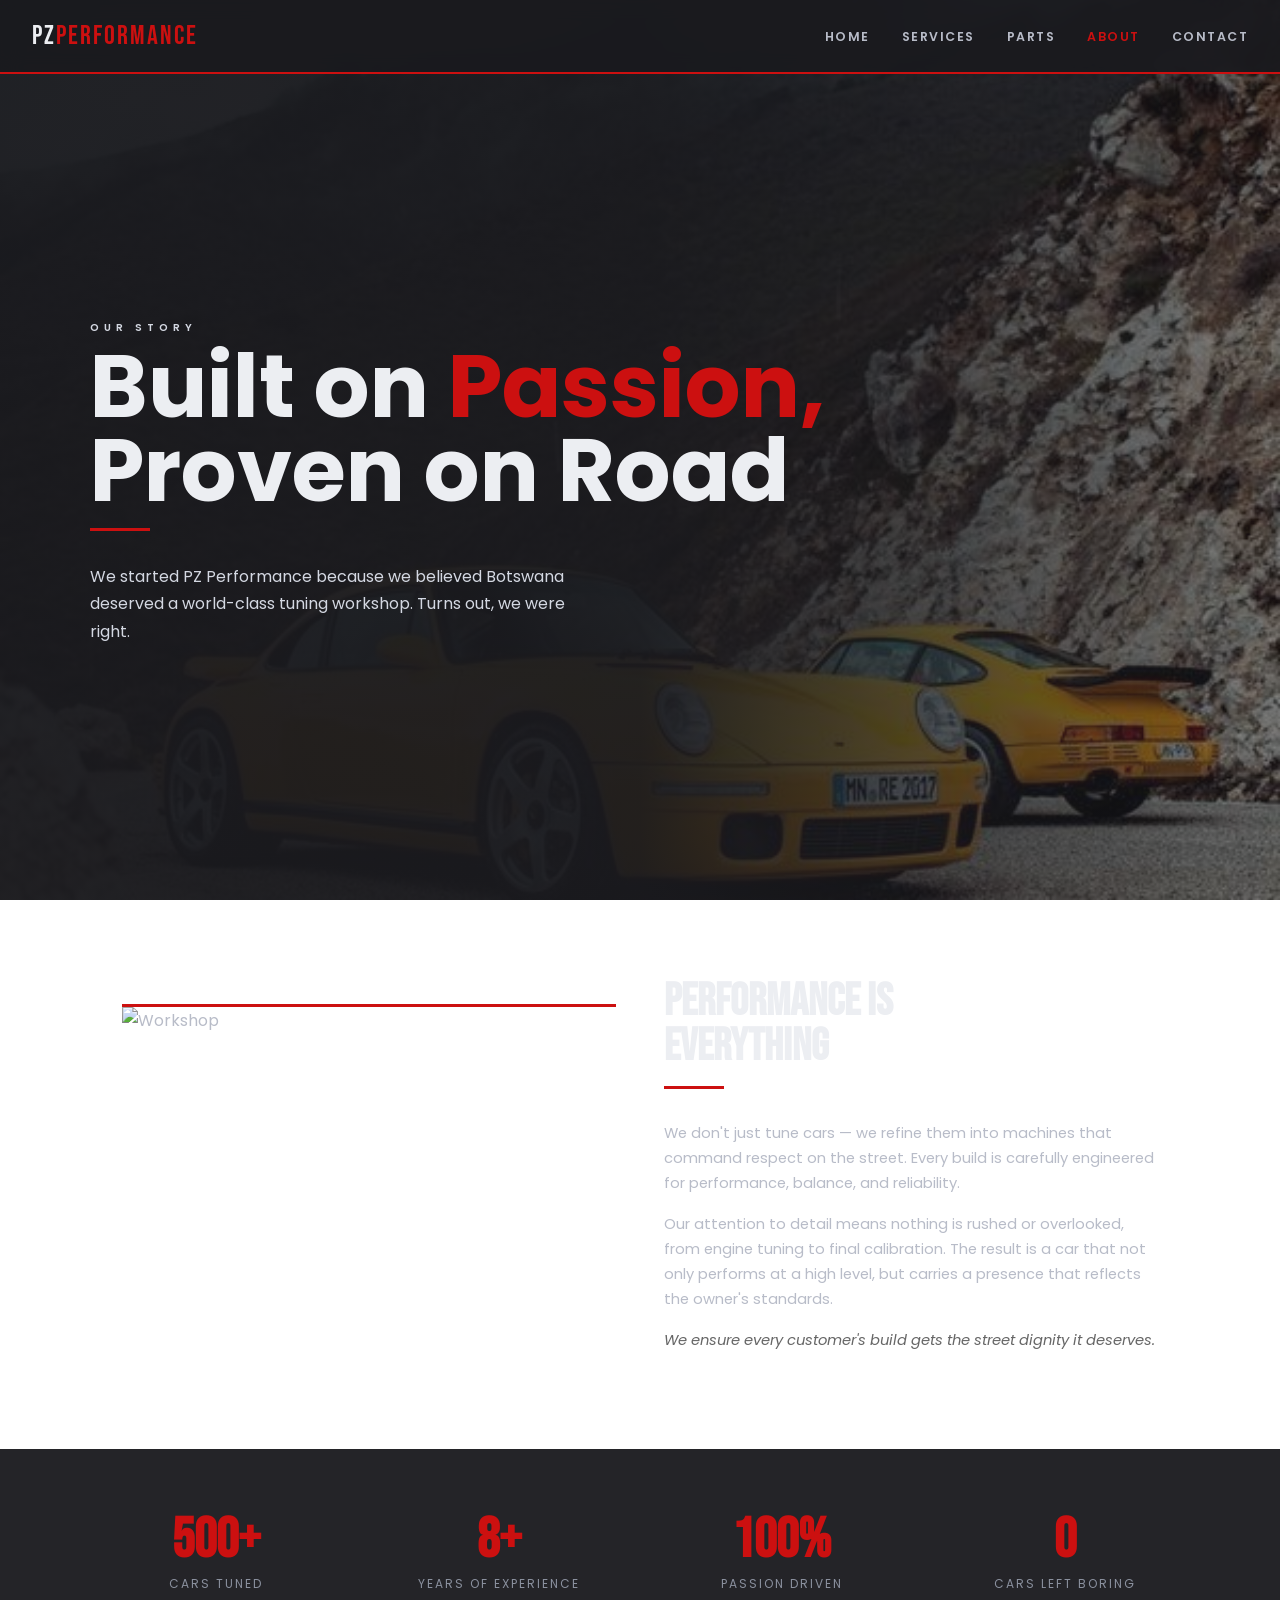
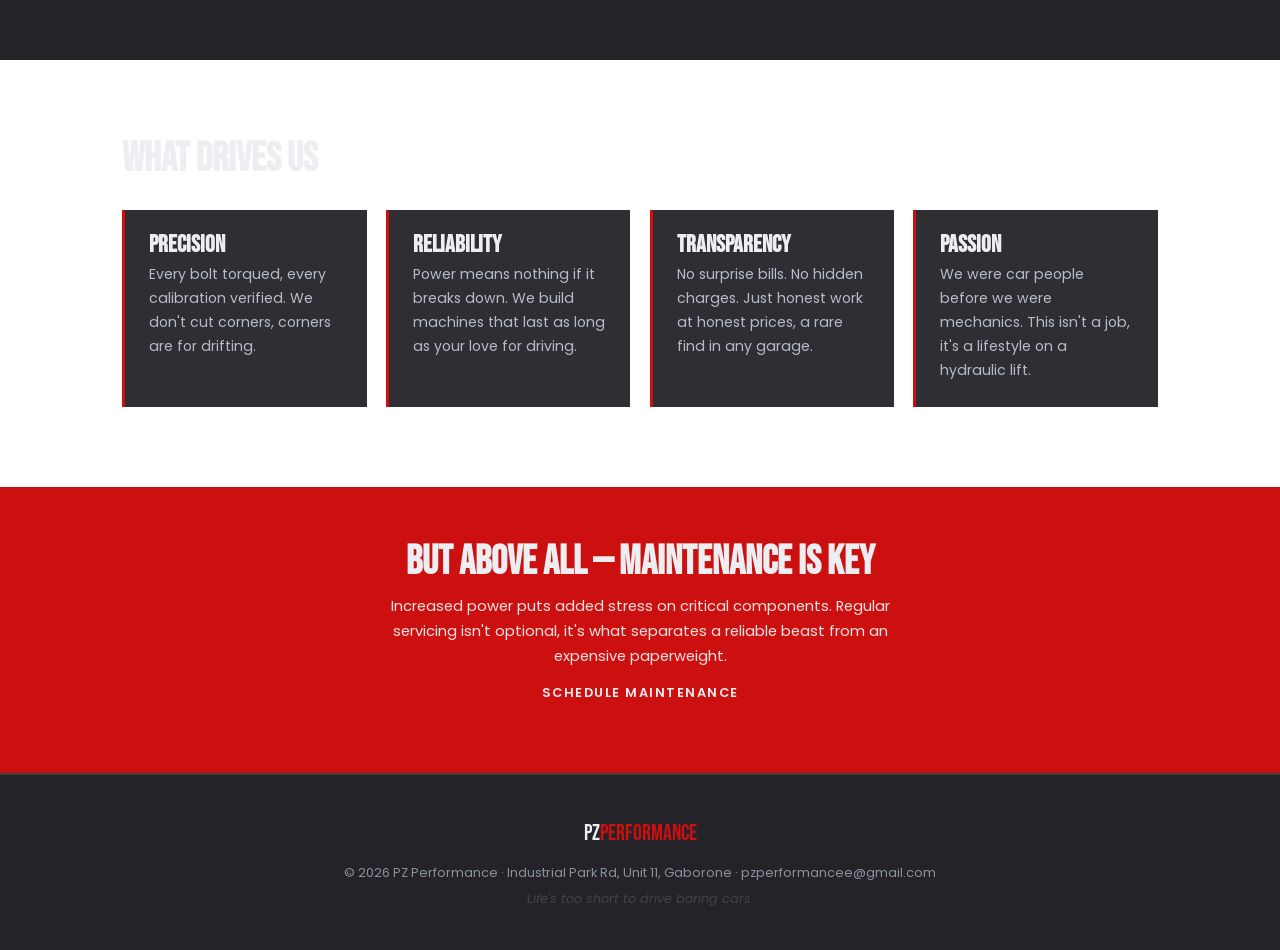
==== about.html @ 3bec8856 "Add Home link to navigation in about.html" ====
<!DOCTYPE html>
<html lang="en">
<head>
<meta charset="UTF-8">
<meta name="viewport" content="width=device-width, initial-scale=1.0">
<title>About Us – PZ Performance</title>
<link href="https://fonts.googleapis.com/css2?family=Bebas+Neue&family=Poppins:ital,wght@0,400;0,600;0,700;1,400&display=swap" rel="stylesheet">
<link rel="stylesheet" href="style.css">
</head>
<body>

<nav>
  <a href="index.html" class="logo">PZ<span>Performance</span></a>
  <ul>
    <li><a href="index.html">Home</a></li> 
    <li><a href="services.html">Services</a></li>
    <li><a href="parts catalogue.html">Parts</a></li>
    <li><a href="about.html" class="active">About</a></li>
    <li><a href="contact.html">Contact</a></li>
  </ul>
</nav>

<header class="about-hero">
  <article class="inner">
    <p class="section-label">Our Story</p>
    <h1>Built on <span>Passion,</span><br>Proven on Road</h1>
    <hr class="divider">
    <p style="max-width:480px;">We started PZ Performance because we believed Botswana deserved a world-class tuning workshop. Turns out, we were right. </p>
  </article>
</header>

<!-- STORY -->
<section class="story">
  <!--  PERSONALISE: Replace with a real photo of your workshop or founder -->
  <img src="https://images.unsplash.com/photo-1487754180451-c456f719a1fc?w=600" alt="Workshop">
  <article>
    <h2>Performance is<br>Everything</h2>
    <hr class="divider">
    <p>We don't just tune cars — we refine them into machines that command respect on the street. Every build is carefully engineered for performance, balance, and reliability.</p>
    <p>Our attention to detail means nothing is rushed or overlooked, from engine tuning to final calibration. The result is a car that not only performs at a high level, but carries a presence that reflects the owner's standards.</p>
    <!--  PERSONALISE: Add your founding story, year established, etc. -->
    <p style="font-style:italic;color:#666;">We ensure every customer's build gets the street dignity it deserves.</p>
  </article>
</section>

<!-- STATS -->
<!--  PERSONALISE: Update these numbers with real figures -->
<aside class="stats">
  <section class="stats-inner">
    <article class="stat">
      <strong>500+</strong>
      <span>Cars Tuned</span>
    </article>
    <article class="stat">
      <strong>8+</strong>
      <span>Years of Experience</span>
    </article>
    <article class="stat">
      <strong>100%</strong>
      <span>Passion Driven</span>
    </article>
    <article class="stat">
      <strong>0</strong>
      <span>Cars left Boring</span>
    </article>
  </section>
</aside>


<section class="values">
  <h2>What Drives Us</h2>
  <article class="val-grid">
    <figure class="val-card">
      <h3>Precision</h3>
      <p>Every bolt torqued, every calibration verified. We don't cut corners, corners are for drifting.</p>
    </figure>
    <figure class="val-card">
      <h3>Reliability</h3>
      <p>Power means nothing if it breaks down. We build machines that last as long as your love for driving.</p>
    </figure>
    <figure class="val-card">
      <h3>Transparency</h3>
      <p>No surprise bills. No hidden charges. Just honest work at honest prices, a rare find in any garage.</p>
    </figure>
    <figure class="val-card">
      <h3>Passion</h3>
      <p>We were car people before we were mechanics. This isn't a job, it's a lifestyle on a hydraulic lift.</p>
    </figure>
  </article>
</section>


<aside class="maint-band">
  <h2>But Above All — Maintenance is Key</h2>
  <p>Increased power puts added stress on critical components. Regular servicing isn't optional, it's what separates a reliable beast from an expensive paperweight.</p>
  <a href="contact.html" class="btn btn-wht">Schedule Maintenance</a>
</aside>

<footer>
  <a href="index.html" class="logo">PZ<span>Performance</span></a>
  <p>© 2026 PZ Performance · Industrial Park Rd, Unit 11, Gaborone · pzperformancee@gmail.com</p>
  <p style="margin-top:.3rem;color:#444;font-style:italic;">Life's too short to drive boring cars.</p>
</footer>

</body>
</html>
---- style.css ----
:root {
  --red:          #cc1010;
  --dark:         #1a1a1e;        /* carbon base */
  --mid:          #242428;        /* mid carbon */
  --card:         #2e2e33;        /* silver-grey card surface */
  --border:       #3d3d44;        /* subtle border between elements */
  --text:         #b8bcc8;        /* silver body text */
  --text-light:   #d4d8e2;        /* lighter silver for emphasis */
  --white:        #eceef2;        /* off-white / light silver */
  --silver:       #8a909e;        /* muted silver for labels */
  --font-display: 'Bebas Neue', sans-serif;
  --font-body:    'Poppins', sans-serif;
}


*, *::before, *::after {
  box-sizing: border-box;
  margin: 0;
  padding: 0;
}

html { scroll-behavior: smooth; }

body {
  "background- transparent"
  background:  var(--dark);
  color:       var(--text);
  font-family: var(--font-body);
  font-size:   1rem;
  line-height: 1.7;
}


nav {
  position:        fixed;
  top:             0;
  left:            0;
  width:           100%;
  z-index:         100;
  background:      rgba(26, 26, 30, 0.94);
  backdrop-filter: blur(10px);
  border-bottom:   2px solid var(--red);
  display:         flex;
  align-items:     center;
  justify-content: space-between;
  padding:         0.8rem 2rem;
}

nav a.logo {
  font-family:     var(--font-display);
  font-size:       1.7rem;
  color:           var(--white);
  text-decoration: none;
  letter-spacing:  2px;
}

nav a.logo span { color: var(--red); }

nav ul {
  list-style: none;
  display:    flex;
  gap:        2rem;
}

nav ul a {
  color:           var(--text);
  text-decoration: none;
  font-weight:     600;
  font-size:       0.78rem;
  letter-spacing:  1.5px;
  text-transform:  uppercase;
  transition:      color 0.2s;
  font-family:     var(--font-body);
}

nav ul a:hover,
nav ul a.active { color: var(--red); }

.section-label {
  font-family:    babas neue(--font-body);
  font-size:      0.65rem;
  font-weight:    600;
  letter-spacing: 5px;
  text-transform: uppercase;
  color:          var(--red);
  margin-bottom:  0.5rem;
}

h1, h2, h3 {
  font-family: babas neue(--font-display);
  color:       var(--white);
  line-height: 0.95;
}

h1      { font-size: clamp(2.8rem, 7vw, 5.5rem); margin-bottom: 1rem; }
h2      { font-size: clamp(2rem, 4vw, 3rem); }
h3      { font-size: 1.6rem; margin-bottom: 0.5rem; }
h1 span { color: var(--red); }


p, li, blockquote, td, label, input, select, textarea, small {
  font-family: var(--font-body);
}

.divider {
  width:      60px;
  height:     3px;
  background: var(--red);
  margin:     1rem 0 2rem;
  border:     none;
}


.btn {
  display:         inline-block;
  background:      var(--red);
  color:           var(--white);
  padding:         0.85rem 2.2rem;
  text-decoration: none;
  font-family:     var(--font-body);
  font-weight:     600;
  letter-spacing:  1.5px;
  text-transform:  uppercase;
  font-size:       0.8rem;
  border:          none;
  cursor:          pointer;
  width:           100%;
  transition:      background 0.2s, transform 0.15s;
}

.btn:hover {
  background: #e01515;
  transform:  translateY(-2px);
}

.btn-outline {
  background:  transparent;
  border:      2px solid var(--red);
  color:       var(--red);
  margin-left: 1rem;
}

.btn-outline:hover {
  background: var(--red);
  color:      var(--white);
}

.btn-white {
  background: var(--white);
  color:      var(--red);
}

.btn-white:hover { background: #d4d8e2; }


footer {
  background:  var(--mid);
  border-top:  2px solid var(--border);
  padding:     2.5rem 2rem;
  text-align:  center;
}

footer a.logo {
  font-family:     var(--font-display);
  font-size:       1.4rem;
  color:           var(--white);
  text-decoration: none;
}

footer a.logo span { color: var(--red); }

footer p {
  font-family: var(--font-body);
  color:       var(--silver);
  font-size:   0.8rem;
  margin-top:  0.5rem;
}

footer p.tagline {
  color:      #555;
  font-style: italic;
  margin-top: 0.3rem;
}

.page-hero {
  padding:   9rem 2rem 4rem;
  max-width: 1100px;
  margin:    0 auto;
}


.card {
  background:  var(--card);
  border-top:  3px solid var(--red);
  padding:     2rem;
  position:    relative;
  overflow:    hidden;
  transition:  transform 0.25s;
}

.card:hover { transform: translateY(-5px); }

.card p {
  font-size: 0.88rem;
  color:     var(--text);
}

.card-num {
  position:    absolute;
  bottom:      -10px;
  right:       10px;
  font-family: var(--font-display);
  font-size:   5rem;
  color:       rgba(204, 16, 16, 0.07);
  line-height: 1;
}


.grid-3 {
  display:               grid;
  grid-template-columns: repeat(auto-fit, minmax(260px, 1fr));
  gap:                   1.5rem;
  margin-top:            2.5rem;
}


.band {
  background: var(--mid);
  border-top: 2px solid var(--border);
  border-bottom: 2px solid var(--border);
  padding:    3rem 2rem;
  text-align: center;
}

.band p {
  font-family:    var(--font-display);
  font-size:      clamp(1.6rem, 4vw, 2.6rem);
  color:          var(--red);
  letter-spacing: 2px;
}

.band small {
  font-family: var(--font-body);
  font-size:   0.8rem;
  font-style:  italic;
  color:       var(--silver);
  display:     block;
  margin-top:  0.4rem;
}

.testi-grid {
  display:               grid;
  grid-template-columns: repeat(auto-fit, minmax(230px, 1fr));
  gap:                   1.2rem;
  margin-top:            2.5rem;
}

.testi {
  background:  var(--card);
  padding:     1.5rem;
  border-left: 3px solid var(--red);
}

.testi p {
  font-size:     0.88rem;
  font-style:    italic;
  color:         var(--text-light);
  margin-bottom: 0.8rem;
}

.testi strong {
  font-family:    var(--font-body);
  font-size:      0.75rem;
  font-weight:    600;
  letter-spacing: 1px;
  text-transform: uppercase;
  color:          var(--red);
}

/* ── SECTION WRAPPER ── */
section.content {
  padding:   5rem 2rem;
  max-width: 1100px;
  margin:    0 auto;
}


.service-row {
  display:               grid;
  grid-template-columns: 1fr 1fr;
  gap:                   2rem;
  align-items:           center;
  margin-bottom:         4rem;
  background:            var(--card);
  border-top:            3px solid var(--red);
  padding:               2.5rem;
}

/* PERSONALISE: swap image src with real workshop photos */
.service-row img {
  images/homepage png
  width:      100%;
  height:     220px;
  object-fit: cover;
}

.service-row h2 {
  font-family:   var(--font-display);
  font-size:     2.2rem;
  color:         var(--white);
  margin-bottom: 0.5rem;
}

.service-row p {
  font-size:     0.9rem;
  color:         var(--text);
  margin-bottom: 1rem;
}

.tag {
  display:        inline-block;
  background:     var(--border);
  color:          var(--text-light);
  font-family:    var(--font-body);
  font-size:      0.68rem;
  font-weight:    600;
  letter-spacing: 1.5px;
  text-transform: uppercase;
  padding:        0.3rem 0.7rem;
  margin:         0.2rem 0.2rem 0 0;
  border:         1px solid var(--silver);
}

.hours-band {
  background:    var(--mid);
  border-top:    2px solid var(--border);
  border-bottom: 2px solid var(--border);
  padding:       3rem 2rem;
  text-align:    center;
  margin:        2rem 0;
}

.hours-band h2 {
  font-family:   var(--font-display);
  color:         var(--white);
  font-size:     2.5rem;
  margin-bottom: 1.5rem;
}

.hours-grid {
  display:         flex;
  justify-content: center;
  gap:             3rem;
  flex-wrap:       wrap;
}

.hours-card { text-align: center; }

.hours-card strong {
  font-family:  var(--font-display);
  font-size:    1.8rem;
  color:        var(--red);
  display:      block;
}

.hours-card span {
  font-family:    var(--font-body);
  font-size:      0.8rem;
  color:          var(--silver);
  text-transform: uppercase;
  letter-spacing: 1px;
}

.cta-center {
  text-align: center;
  padding:    3rem 2rem;
}

.cta-center h2 {
  font-family:   var(--font-display);
  color:         var(--white);
  font-size:     2.5rem;
  margin-bottom: 1rem;
}

.cta-center p {
  max-width:     460px;
  margin:        0 auto 2rem;
  font-size:     0.9rem;
  color:         var(--text);
}


.filter-bar {
  max-width:  1100px;
  margin:     0 auto;
  padding:    0 2rem 2rem;
  display:    flex;
  flex-wrap:  wrap;
  gap:        0.6rem;
}

.filter-btn {
  background:     var(--card);
  border:         1px solid var(--border);
  color:          var(--text);
  padding:        0.45rem 1.1rem;
  font-family:    var(--font-body);
  font-size:      0.75rem;
  font-weight:    600;
  letter-spacing: 1px;
  text-transform: uppercase;
  cursor:         pointer;
  transition:     all 0.2s;
}

.filter-btn.active,
.filter-btn:hover {
  background:   var(--red);
  border-color: var(--red);
  color:        var(--white);
}

.products {
  max-width:             1100px;
  margin:                0 auto;
  padding:               0 2rem 4rem;
  display:               grid;
  grid-template-columns: repeat(auto-fill, minmax(240px, 1fr));
  gap:                   1.4rem;
}

.product-card {
  background:  var(--card);
  border-top:  3px solid transparent;
  transition:  border-color 0.2s, transform 0.2s;
  cursor:      pointer;
}

.product-card:hover {
  border-color: var(--red);
  transform:    translateY(-4px);
}

.product-card img {
  width:      100%;
  height:     180px;
  object-fit: cover;
  display:    block;
}

.product-info { padding: 1.1rem; }

.product-info small {
  font-family:    var(--font-body);
  font-size:      0.65rem;
  font-weight:    600;
  letter-spacing: 2px;
  text-transform: uppercase;
  color:          var(--red);
}

.product-info h3 {
  font-family:   var(--font-display);
  font-size:     1.3rem;
  color:         var(--white);
  margin:        0.2rem 0 0.4rem;
  line-height:   1.1;
}

.price-row {
  display:     flex;
  align-items: center;
  gap:         0.8rem;
  margin-top:  0.5rem;
}

.price-old {
  text-decoration: line-through;
  color:           var(--silver);
  font-size:       0.85rem;
  font-family:     var(--font-body);
}

.price-new {
  color:       var(--red);
  font-family: var(--font-body);
  font-weight: 700;
  font-size:   1.1rem;
}

.cart-band {
  background:  var(--mid);
  border-top:  2px solid var(--border);
  padding:     2.5rem 2rem;
  max-width:   1100px;
  margin:      0 auto 4rem;
}

.cart-band h2 {
  font-family:   var(--font-display);
  font-size:     2rem;
  color:         var(--white);
  margin-bottom: 1.2rem;
}

.cart-band p {
  font-size:  0.85rem;
  color:      var(--silver);
  font-style: italic;
  margin:     0.8rem 0 1rem;
}

.cart-line {
  display:         flex;
  justify-content: space-between;
  align-items:     center;
  padding:         0.6rem 0;
  border-bottom:   1px solid var(--border);
  font-family:     var(--font-body);
  font-size:       0.9rem;
}

.cart-total {
  font-family: var(--font-display);
  font-size:   1.8rem;
  color:       var(--red);
}

.pay-options {
  display:    flex;
  gap:        1rem;
  flex-wrap:  wrap;
  margin-top: 1.5rem;
}

.pay-pill {
  background:     var(--card);
  padding:        0.5rem 1.2rem;
  font-family:    var(--font-body);
  font-size:      0.72rem;
  font-weight:    600;
  letter-spacing: 1.5px;
  text-transform: uppercase;
  border:         1px solid var(--border);
  color:          var(--text-light);
}

/* ============================================================
   ABOUT PAGE
   ============================================================ */

/* PERSONALISE: swap the about-hero background URL with a real photo */
.about-hero {
  position: relative;
  height: 100vh;
  overflow: hidden;

  display: flex;
  align-items: center;
  padding-left: 7%;
  color: white;
}


.about-hero {
  min-height: 60vh;
  display: flex;
  flex-direction: column;
  justify-content: center;
  align-items: flex-start;
  padding: 8rem 2rem 4rem;

  background:
    linear-gradient(to right, rgba(26,26,30,0.96) 50%, rgba(26,26,30,0.5)),
    url('images/Media.jpg') center / cover no-repeat;

  background-attachment: fixed;
}
.about-hero .inner {
  max-width: 1100px;
  margin:    0 auto;
  width:     100%;
}

.about-hero p {
  font-family: var(--font-body);
  max-width:   480px;
  color:       var(--text-light);
}

.story {
  max-width:             1100px;
  margin:                0 auto;
  padding:               5rem 2rem;
  display:               grid;
  grid-template-columns: 1fr 1fr;
  gap:                   3rem;
  align-items:           center;
}

/* PERSONALISE: swap with a real photo of your team or workshop */
.story img {
  
  width:      100%;
  height:     340px;
  object-fit: cover;
  border-top: 3px solid var(--red);
}

.story h2 {
  font-family:   var(--font-display);
  font-size:     2.8rem;
  color:         var(--white);
  margin-bottom: 1rem;
  line-height:   1;
}

.story p {
  color:         var(--text);
  margin-bottom: 1rem;
  font-size:     0.92rem;
}

.story p.aside-note {
  font-style: italic;
  color:      var(--silver);
}

.stats {
  background: var(--mid);
  padding:    4rem 2rem;
}

.stats-inner {
  max-width:             1100px;
  margin:                0 auto;
  display:               grid;
  grid-template-columns: repeat(auto-fit, minmax(160px, 1fr));
  gap:                   2rem;
  text-align:            center;
}

.stat strong {
  font-family:  var(--font-display);
  font-size:    3.5rem;
  color:        var(--red);
  display:      block;
  line-height:  1;
}

.stat span {
  font-family:    var(--font-body);
  font-size:      0.75rem;
  text-transform: uppercase;
  letter-spacing: 2px;
  color:          var(--silver);
}



.values {
  max-width: 1100px;
  margin:    0 auto;
  padding:   5rem 2rem;
}

.values h2 {
  font-family:   var(--font-display);
  font-size:     2.5rem;
  color:         var(--white);
  margin-bottom: 2rem;
}

.val-grid {
  display:               grid;
  grid-template-columns: repeat(auto-fit, minmax(230px, 1fr));
  gap:                   1.2rem;
}

.val-card {
  background:  var(--card);
  border-left: 3px solid var(--red);
  padding:     1.5rem;
}

.val-card h3 {
  font-family:   var(--font-display);
  font-size:     1.5rem;
  color:         var(--white);
  margin-bottom: 0.4rem;
}

.val-card p {
  font-family: var(--font-body);
  font-size:   0.88rem;
  color:       var(--text);
}

.maint-band {
  background: var(--red);
  padding:    3.5rem 2rem;
  text-align: center;
}

.maint-band h2 {
  font-family:   var(--font-display);
  font-size:     2.5rem;
  color:         var(--white);
  margin-bottom: 0.8rem;
}

.maint-band p {
  font-family: var(--font-body);
  max-width:   560px;
  margin:      0 auto;
  font-size:   0.92rem;
  color:       rgba(255, 255, 255, 0.88);
}


.contact-wrap {
  max-width:             1100px;
  margin:                0 auto;
  padding:               0 2rem 5rem;
  display:               grid;
  grid-template-columns: 1fr 1.4fr;
  gap:                   3rem;
  align-items:           start;
}

.info-col h2 {
  font-family:   var(--font-display);
  font-size:     2rem;
  color:         var(--white);
  margin-bottom: 1.5rem;
}

.info-item {
  display:       flex;
  gap:           1rem;
  margin-bottom: 1.8rem;
  align-items:   flex-start;
}

.info-icon {
  font-family:    var(--font-body);
  font-size:      0.7rem;
  font-weight:    700;
  letter-spacing: 1px;
  text-transform: uppercase;
  color:          var(--red);
  margin-top:     0.15rem;
  min-width:      52px;
}

.info-item strong {
  display:        block;
  font-family:    var(--font-body);
  color:          var(--white);
  font-size:      0.78rem;
  font-weight:    700;
  letter-spacing: 2px;
  text-transform: uppercase;
  margin-bottom:  0.2rem;
}

.info-item p {
  color:     var(--text);
  font-size: 0.88rem;
}

.hours-table {
  width:           100%;
  border-collapse: collapse;
  margin-top:      1rem;
  font-family:     var(--font-body);
  font-size:       0.85rem;
}

.hours-table tr td {
  padding:       0.4rem 0;
  color:         var(--text);
  border-bottom: 1px solid var(--border);
}

.hours-table tr td:last-child {
  color:      var(--text-light);
  text-align: right;
}

.form-col {
  background: var(--card);
  border-top: 3px solid var(--red);
  padding:    2.5rem;
}

.form-col h2 {
  font-family:   var(--font-display);
  font-size:     2rem;
  color:         var(--white);
  margin-bottom: 0.3rem;
}

.form-col p.form-intro {
  font-family:   var(--font-body);
  color:         var(--silver);
  font-size:     0.85rem;
  margin-bottom: 1.5rem;
}

label {
  display:        block;
  font-family:    var(--font-body);
  font-size:      0.7rem;
  font-weight:    600;
  letter-spacing: 2px;
  text-transform: uppercase;
  color:          var(--silver);
  margin-bottom:  0.3rem;
  margin-top:     1.1rem;
}

input,
select,
textarea {
  display:     block;
  width:       100%;
  background:  var(--mid);
  border:      1px solid var(--border);
  color:       var(--white);
  padding:     0.7rem 1rem;
  font-family: var(--font-body);
  font-size:   0.88rem;
  outline:     none;
  transition:  border-color 0.2s;
}

input:focus,
select:focus,
textarea:focus { border-color: var(--red); }

select option { background: var(--dark); }
textarea      { resize: vertical; min-height: 100px; }

.success-msg {
  background:  rgba(204, 16, 16, 0.1);
  border:      1px solid var(--red);
  padding:     1rem;
  font-family: var(--font-body);
  color:       var(--red);
  font-size:   0.88rem;
  margin-top:  1rem;
  display:     none;
}

.review-band {
  background: var(--mid);
  border-top: 2px solid var(--border);
  padding:    4rem 2rem;
}

.review-band-inner { max-width: 1100px; margin: 0 auto; }

.review-band h2 {
  font-family:   var(--font-display);
  font-size:     2rem;
  color:         var(--white);
  margin-bottom: 0.5rem;
}

.review-band p.review-intro {
  font-family:   var(--font-body);
  color:         var(--silver);
  margin-bottom: 2rem;
  font-style:    italic;
  font-size:     0.88rem;
}

.review-form {
  background: var(--card);
  border-top: 3px solid var(--red);
  padding:    2rem;
  max-width:  560px;
}

.contact-section-header {
  max-width:  1100px;
  margin:     0 auto;
  padding:    5rem 2rem 2rem;
}

.contact-section-header h2 {
  font-family:   var(--font-display);
  font-size:     clamp(2rem, 4vw, 3rem);
  color:         var(--white);
  margin-bottom: 0.5rem;
}

.contact-section-header p {
  font-family: var(--font-body);
  color:       var(--text);
  font-size:   0.92rem;
}


.hero {
  min-height:      100vh;
  display:         flex;
  flex-direction:  column;
  justify-content: center;
  align-items:     flex-start;
  padding:         7rem 2rem 4rem;
  background:      linear-gradient(120deg, rgba(26,26,30,0.92) 50%, rgba(204,16,16,0.12)),
                   url('images/contact us index.jpg') center / cover no-repeat;
  background-attachment: fixed;
}

.hero-tag {
  font-family:    var(--font-body);
  font-size:      0.7rem;
  font-weight:    600;
  letter-spacing: 4px;
  text-transform: uppercase;
  color:          var(--red);
  margin-bottom:  0.5rem;
}

.hero h1 {
  font-family: var(--font-display);
  font-size:   clamp(3.5rem, 10vw, 8rem);
  color:       var(--white);
  line-height: 0.95;
  max-width:   700px;
}

.hero h1 span { color: var(--red); }

.hero p {
  font-family: var(--font-body);
  max-width:   480px;
  margin:      1.5rem 0 2.5rem;
  font-size:   1rem;
  color:       var(--text-light);
}



@media (max-width: 760px) {
  .contact-wrap { grid-template-columns: 1fr; }
  .story        { grid-template-columns: 1fr; }
}

@media (max-width: 640px) {
  nav ul                { gap: 1rem; }
  nav ul a              { font-size: 0.65rem; }
  .btn-outline          { margin-left: 0; margin-top: 0.8rem; }
  .hours-grid           { gap: 1.5rem; }
  .service-row          { grid-template-columns: 1fr; }
}
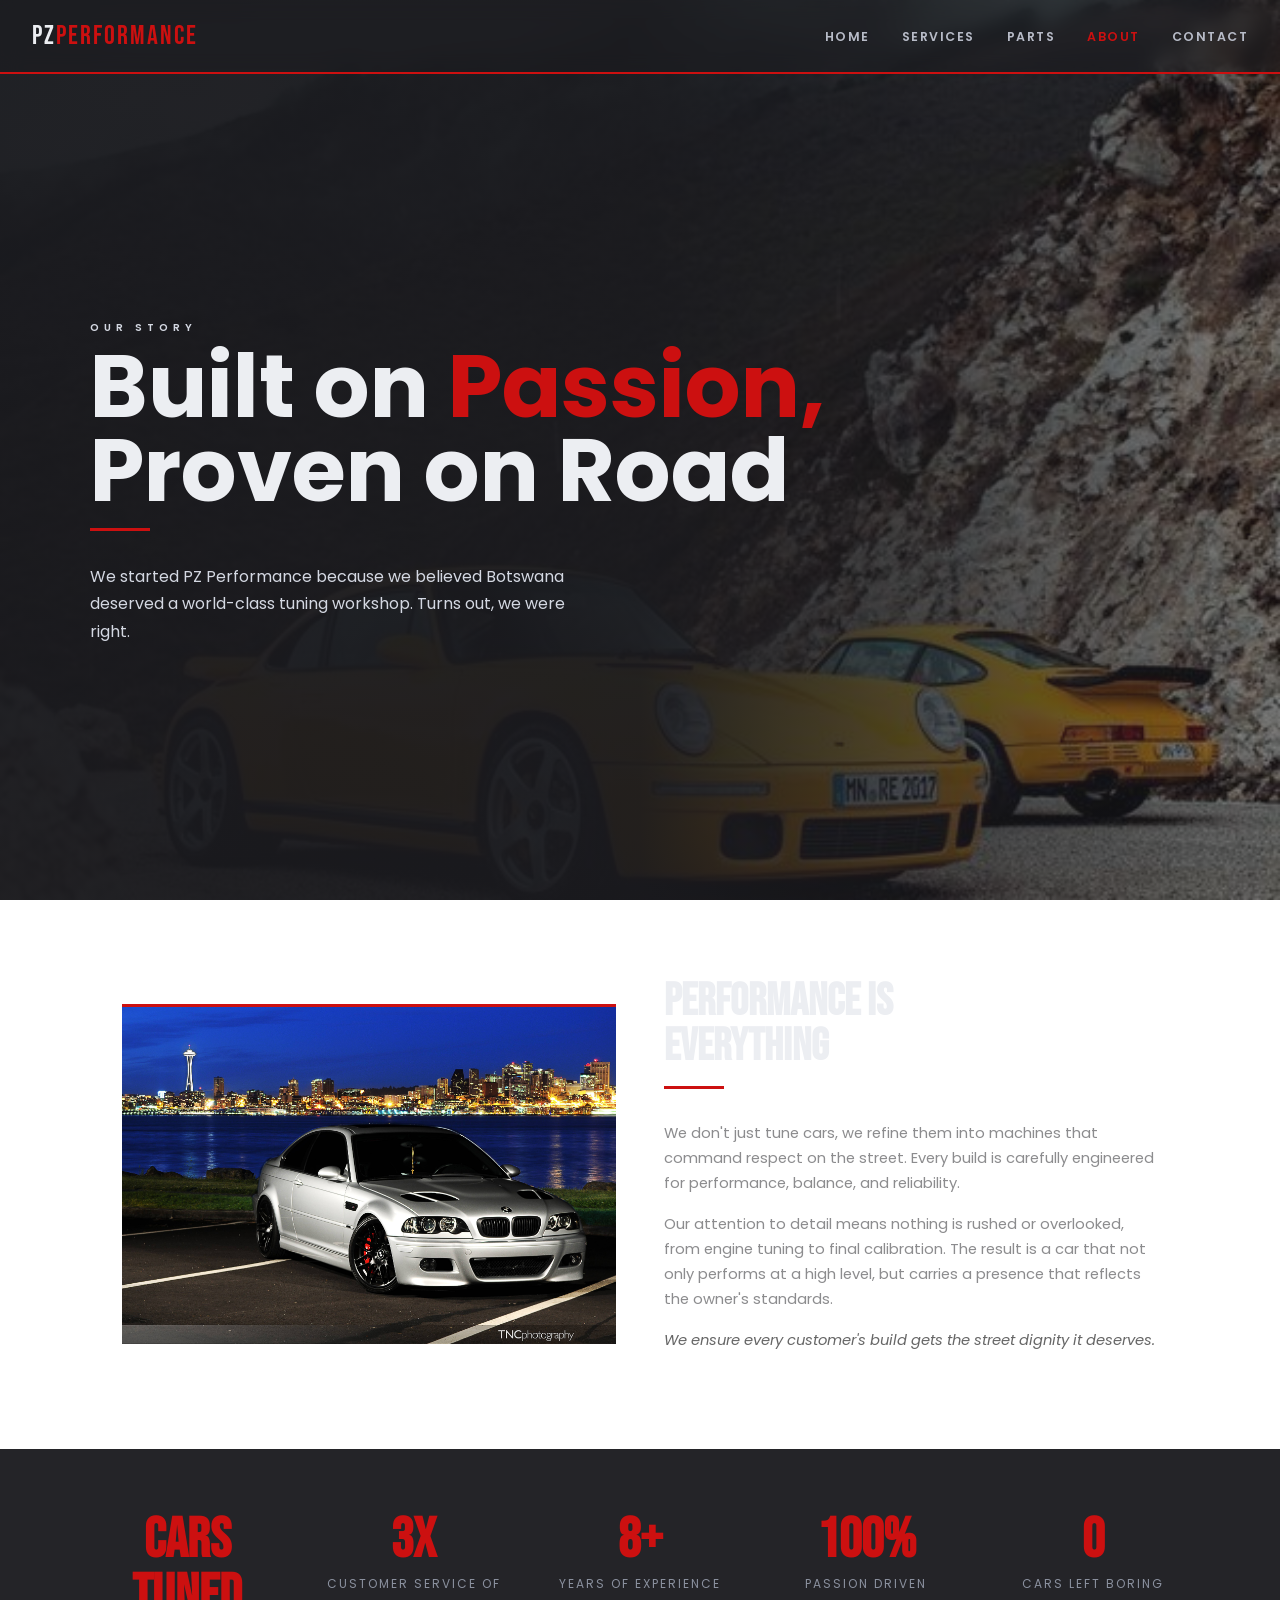
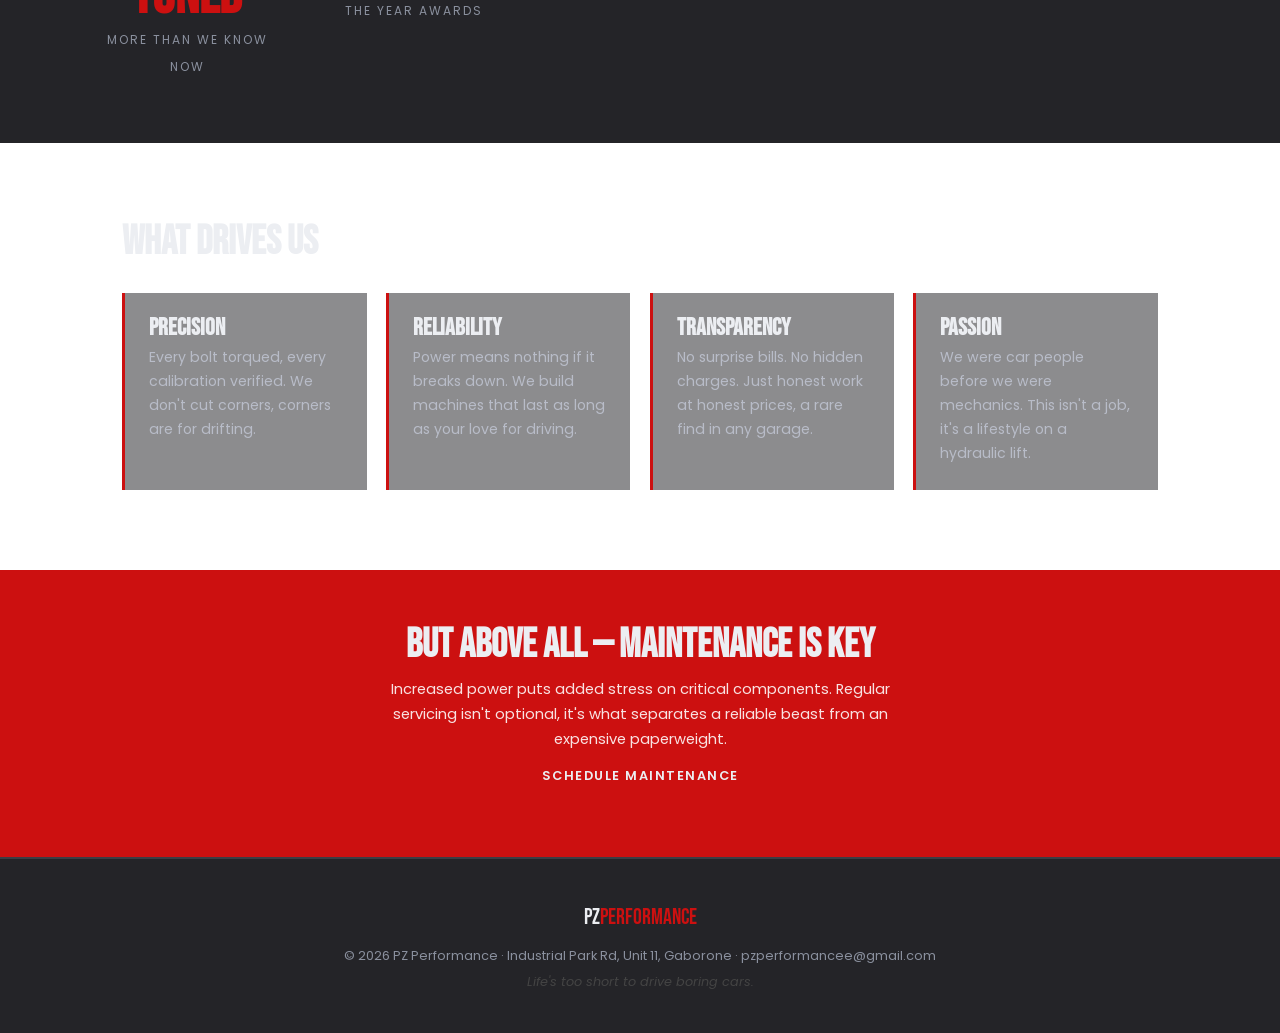
==== commit 0e1be9ae: "Update about.html" ====
--- a/about.html
+++ b/about.html
@@ -31,25 +31,28 @@
 
 <!-- STORY -->
 <section class="story">
-  <!--  PERSONALISE: Replace with a real photo of your workshop or founder -->
-  <img src="https://images.unsplash.com/photo-1487754180451-c456f719a1fc?w=600" alt="Workshop">
+
+  <img src="images/M3.jpg" alt="Workshop">
   <article>
     <h2>Performance is<br>Everything</h2>
     <hr class="divider">
-    <p>We don't just tune cars — we refine them into machines that command respect on the street. Every build is carefully engineered for performance, balance, and reliability.</p>
+    <p>We don't just tune cars, we refine them into machines that command respect on the street. Every build is carefully engineered for performance, balance, and reliability.</p>
     <p>Our attention to detail means nothing is rushed or overlooked, from engine tuning to final calibration. The result is a car that not only performs at a high level, but carries a presence that reflects the owner's standards.</p>
-    <!--  PERSONALISE: Add your founding story, year established, etc. -->
+    
     <p style="font-style:italic;color:#666;">We ensure every customer's build gets the street dignity it deserves.</p>
   </article>
 </section>
 
-<!-- STATS -->
-<!--  PERSONALISE: Update these numbers with real figures -->
+
 <aside class="stats">
   <section class="stats-inner">
     <article class="stat">
-      <strong>500+</strong>
-      <span>Cars Tuned</span>
+      <strong>Cars Tuned</strong>
+      <span>More than we know now</span>
+    </article>
+    <article class="stat">
+      <strong>3x</strong>
+      <span>Customer service of the year awards</span>
     </article>
     <article class="stat">
       <strong>8+</strong>
--- a/style.css
+++ b/style.css
@@ -22,8 +22,10 @@
 html { scroll-behavior: smooth; }
 
 body {
-  "background- transparent"
-  background:  var(--dark);
+    background:      linear-gradient(120deg, rgba(26,26,30,0.92) 50%, rgba(204,16,16,0.12)),
+                   url('images/contact us index.jpg') center / cover no-repeat;
+  background-attachment: fixed;
+  
   color:       var(--text);
   font-family: var(--font-body);
   font-size:   1rem;
@@ -37,7 +39,7 @@
   left:            0;
   width:           100%;
   z-index:         100;
-  background:      rgba(26, 26, 30, 0.94);
+  background:      rgba(26, 26, 30, 0.50);
   backdrop-filter: blur(10px);
   border-bottom:   2px solid var(--red);
   display:         flex;
@@ -190,7 +192,7 @@
 
 
 .card {
-  background:  var(--card);
+  background:  rgba(26, 26, 30, 0.50);
   border-top:  3px solid var(--red);
   padding:     2rem;
   position:    relative;
@@ -225,7 +227,7 @@
 
 
 .band {
-  background: var(--mid);
+  background: rgba(26,26,30,0.5);
   border-top: 2px solid var(--border);
   border-bottom: 2px solid var(--border);
   padding:    3rem 2rem;
@@ -256,7 +258,7 @@
 }
 
 .testi {
-  background:  var(--card);
+  background:  rgba(26, 26, 30, 0.50);
   padding:     1.5rem;
   border-left: 3px solid var(--red);
 }
@@ -277,7 +279,7 @@
   color:          var(--red);
 }
 
-/* ── SECTION WRAPPER ── */
+
 section.content {
   padding:   5rem 2rem;
   max-width: 1100px;
@@ -291,14 +293,14 @@
   gap:                   2rem;
   align-items:           center;
   margin-bottom:         4rem;
-  background:            var(--card);
+  background:            rgba(26, 26, 30, 0.50);
   border-top:            3px solid var(--red);
   padding:               2.5rem;
 }
 
-/* PERSONALISE: swap image src with real workshop photos */
+
 .service-row img {
-  images/homepage png
+  src: url('images/homepage.png'); /*come back to fix this*/
   width:      100%;
   height:     220px;
   object-fit: cover;
@@ -319,7 +321,7 @@
 
 .tag {
   display:        inline-block;
-  background:     var(--border);
+  background:     rgba(26, 26, 30, 0.50);
   color:          var(--text-light);
   font-family:    var(--font-body);
   font-size:      0.68rem;
@@ -332,7 +334,7 @@
 }
 
 .hours-band {
-  background:    var(--mid);
+  background:    rgba(26,26,30,0.5);
   border-top:    2px solid var(--border);
   border-bottom: 2px solid var(--border);
   padding:       3rem 2rem;
@@ -401,7 +403,7 @@
 }
 
 .filter-btn {
-  background:     var(--card);
+  background:     rgba(26,26,30,0.5);
   border:         1px solid var(--border);
   color:          var(--text);
   padding:        0.45rem 1.1rem;
@@ -431,7 +433,7 @@
 }
 
 .product-card {
-  background:  var(--card);
+  background:  rgba(26, 26, 30, 0.50);
   border-top:  3px solid transparent;
   transition:  border-color 0.2s, transform 0.2s;
   cursor:      pointer;
@@ -490,7 +492,7 @@
 }
 
 .cart-band {
-  background:  var(--mid);
+  background:  rgba(26, 26, 30, 0.50);
   border-top:  2px solid var(--border);
   padding:     2.5rem 2rem;
   max-width:   1100px;
@@ -535,7 +537,7 @@
 }
 
 .pay-pill {
-  background:     var(--card);
+  background:     rgba(26, 26, 30, 0.50);
   padding:        0.5rem 1.2rem;
   font-family:    var(--font-body);
   font-size:      0.72rem;
@@ -617,7 +619,7 @@
 }
 
 .story p {
-  color:         var(--text);
+  color:         rgba(26, 26, 30, 0.50);
   margin-bottom: 1rem;
   font-size:     0.92rem;
 }
@@ -679,7 +681,7 @@
 }
 
 .val-card {
-  background:  var(--card);
+  background:  rgba(26, 26, 30, 0.50);
   border-left: 3px solid var(--red);
   padding:     1.5rem;
 }
@@ -790,7 +792,7 @@
 }
 
 .form-col {
-  background: var(--card);
+  background: rgba(26, 26, 30, 0.50);
   border-top: 3px solid var(--red);
   padding:    2.5rem;
 }
@@ -878,7 +880,7 @@
 }
 
 .review-form {
-  background: var(--card);
+  background: rgba(26, 26, 30, 0.50);
   border-top: 3px solid var(--red);
   padding:    2rem;
   max-width:  560px;
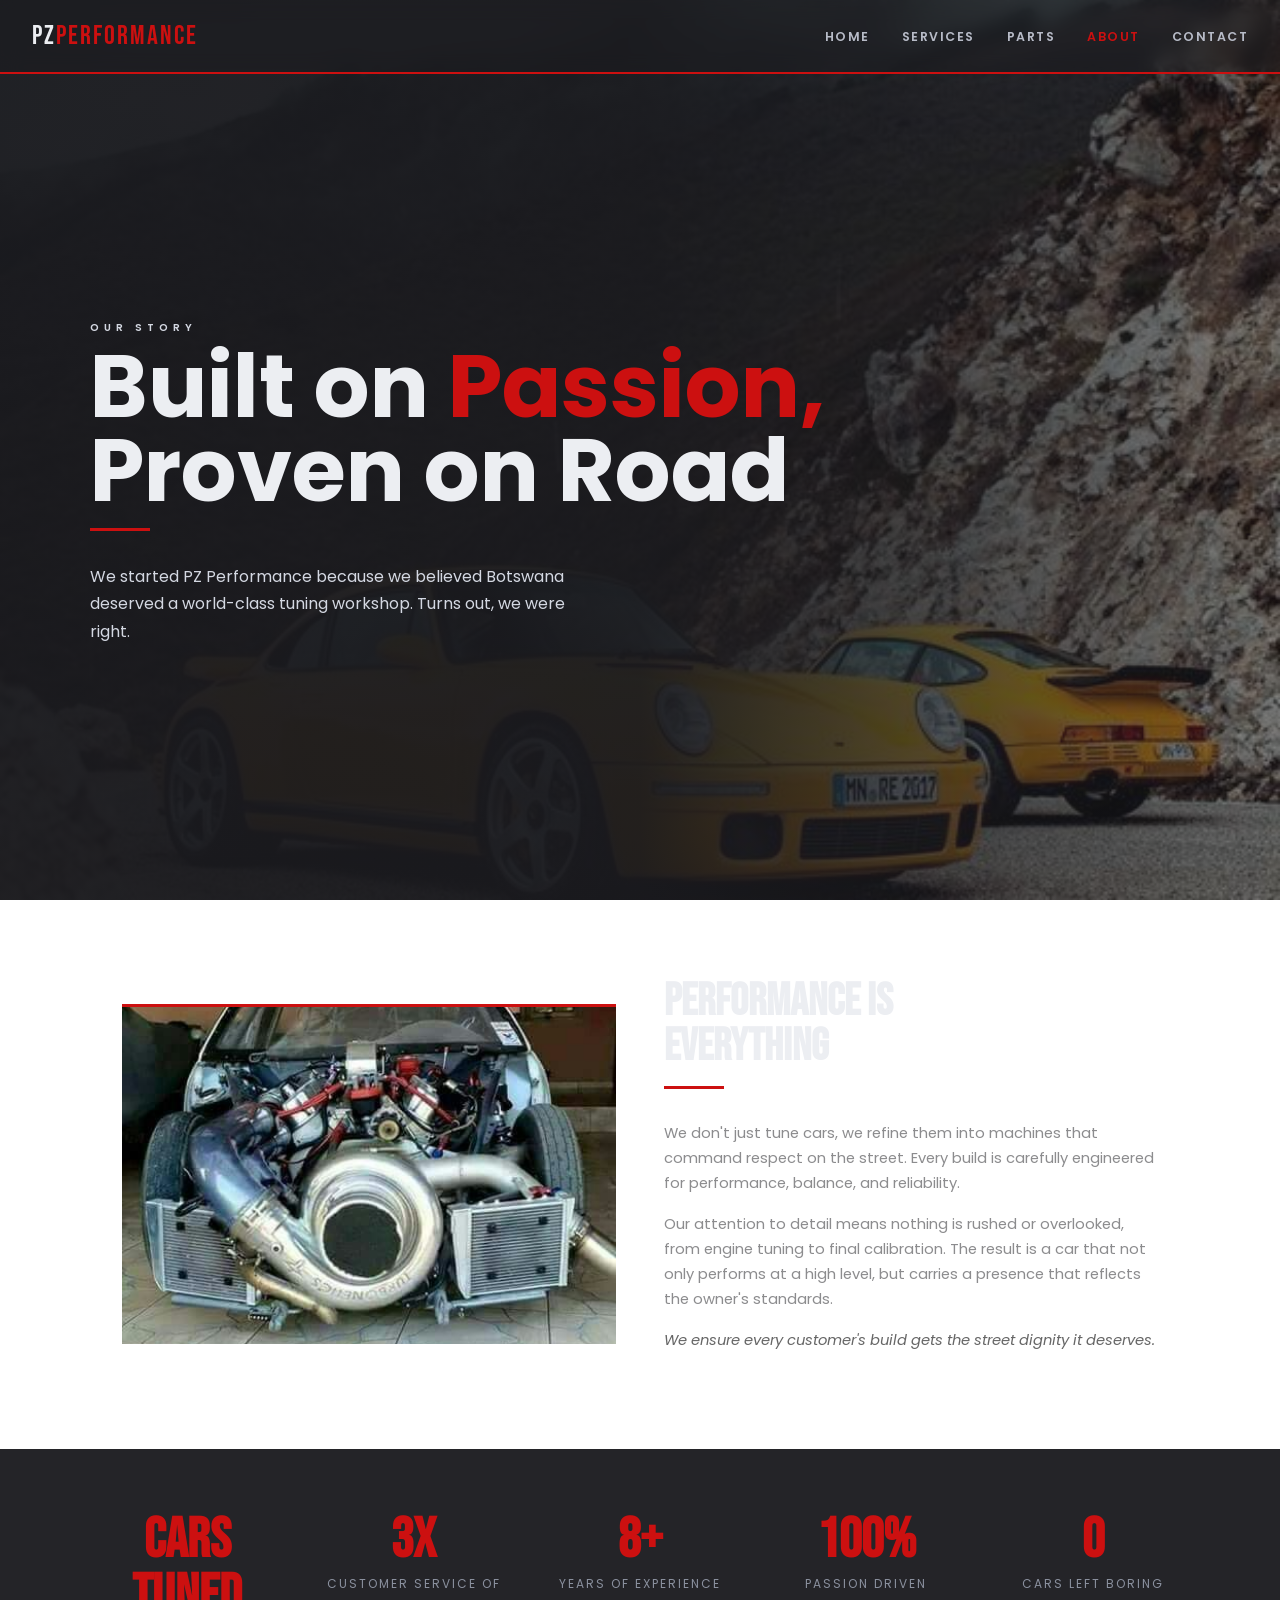
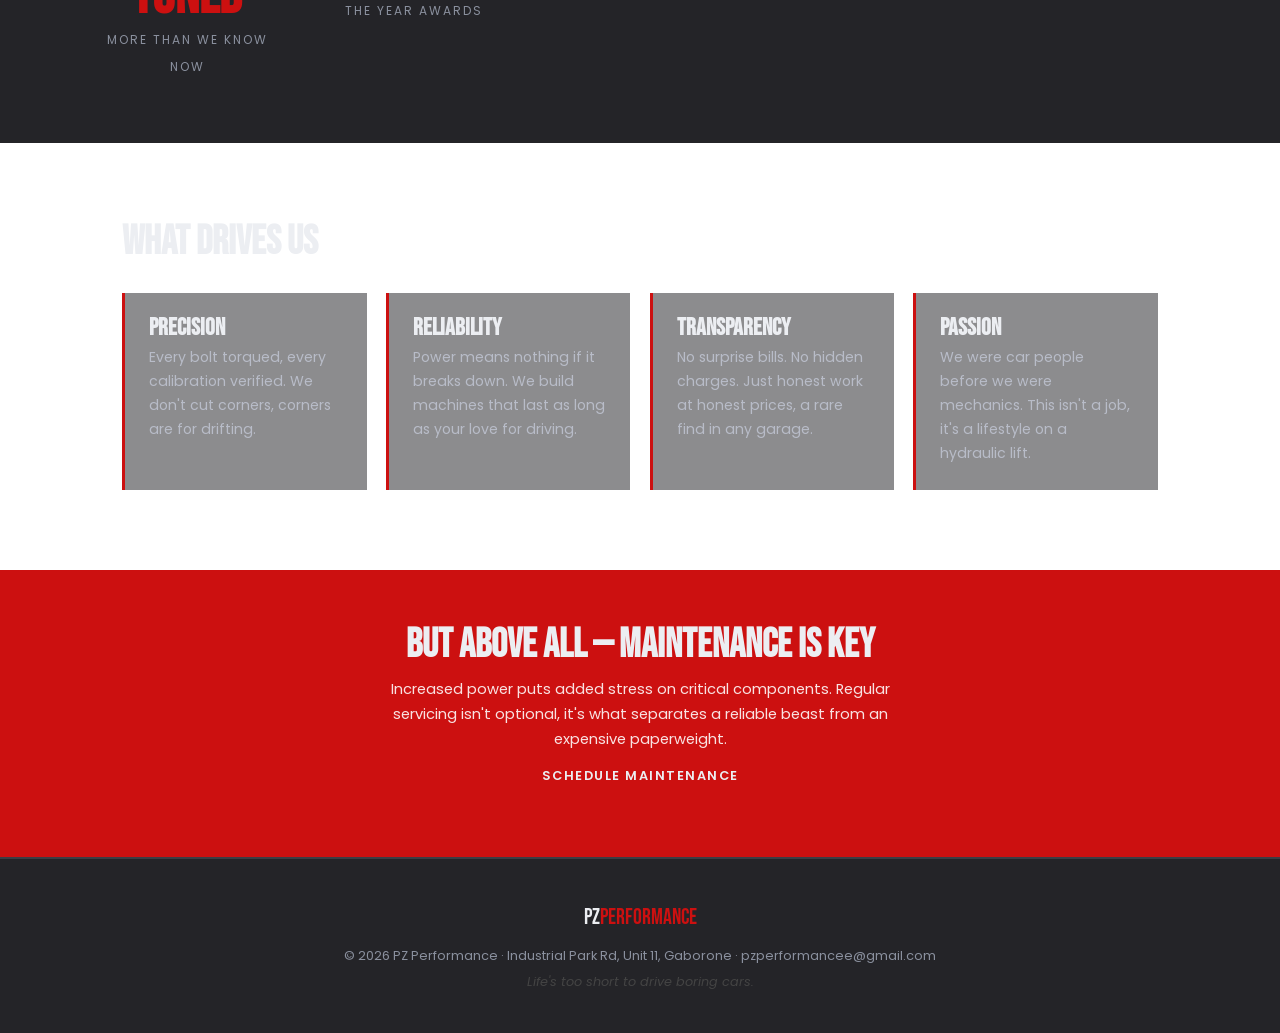
==== commit 0808374b: "Update about.html" ====
--- a/about.html
+++ b/about.html
@@ -29,10 +29,10 @@
   </article>
 </header>
 
-<!-- STORY -->
+
 <section class="story">
 
-  <img src="images/M3.jpg" alt="Workshop">
+  <img src="images/k.jpg" alt="Workshop">
   <article>
     <h2>Performance is<br>Everything</h2>
     <hr class="divider">
--- a/style.css
+++ b/style.css
@@ -300,7 +300,10 @@
 
 
 .service-row img {
-  src: url('images/homepage.png'); /*come back to fix this*/
+   background:      linear-gradient(120deg, rgba(26,26,30,0.92) 50%, rgba(204,16,16,0.12)),
+                   url('images/M3.JPG') center / cover no-repeat;
+  background-attachment: fixed;
+ 
   width:      100%;
   height:     220px;
   object-fit: cover;
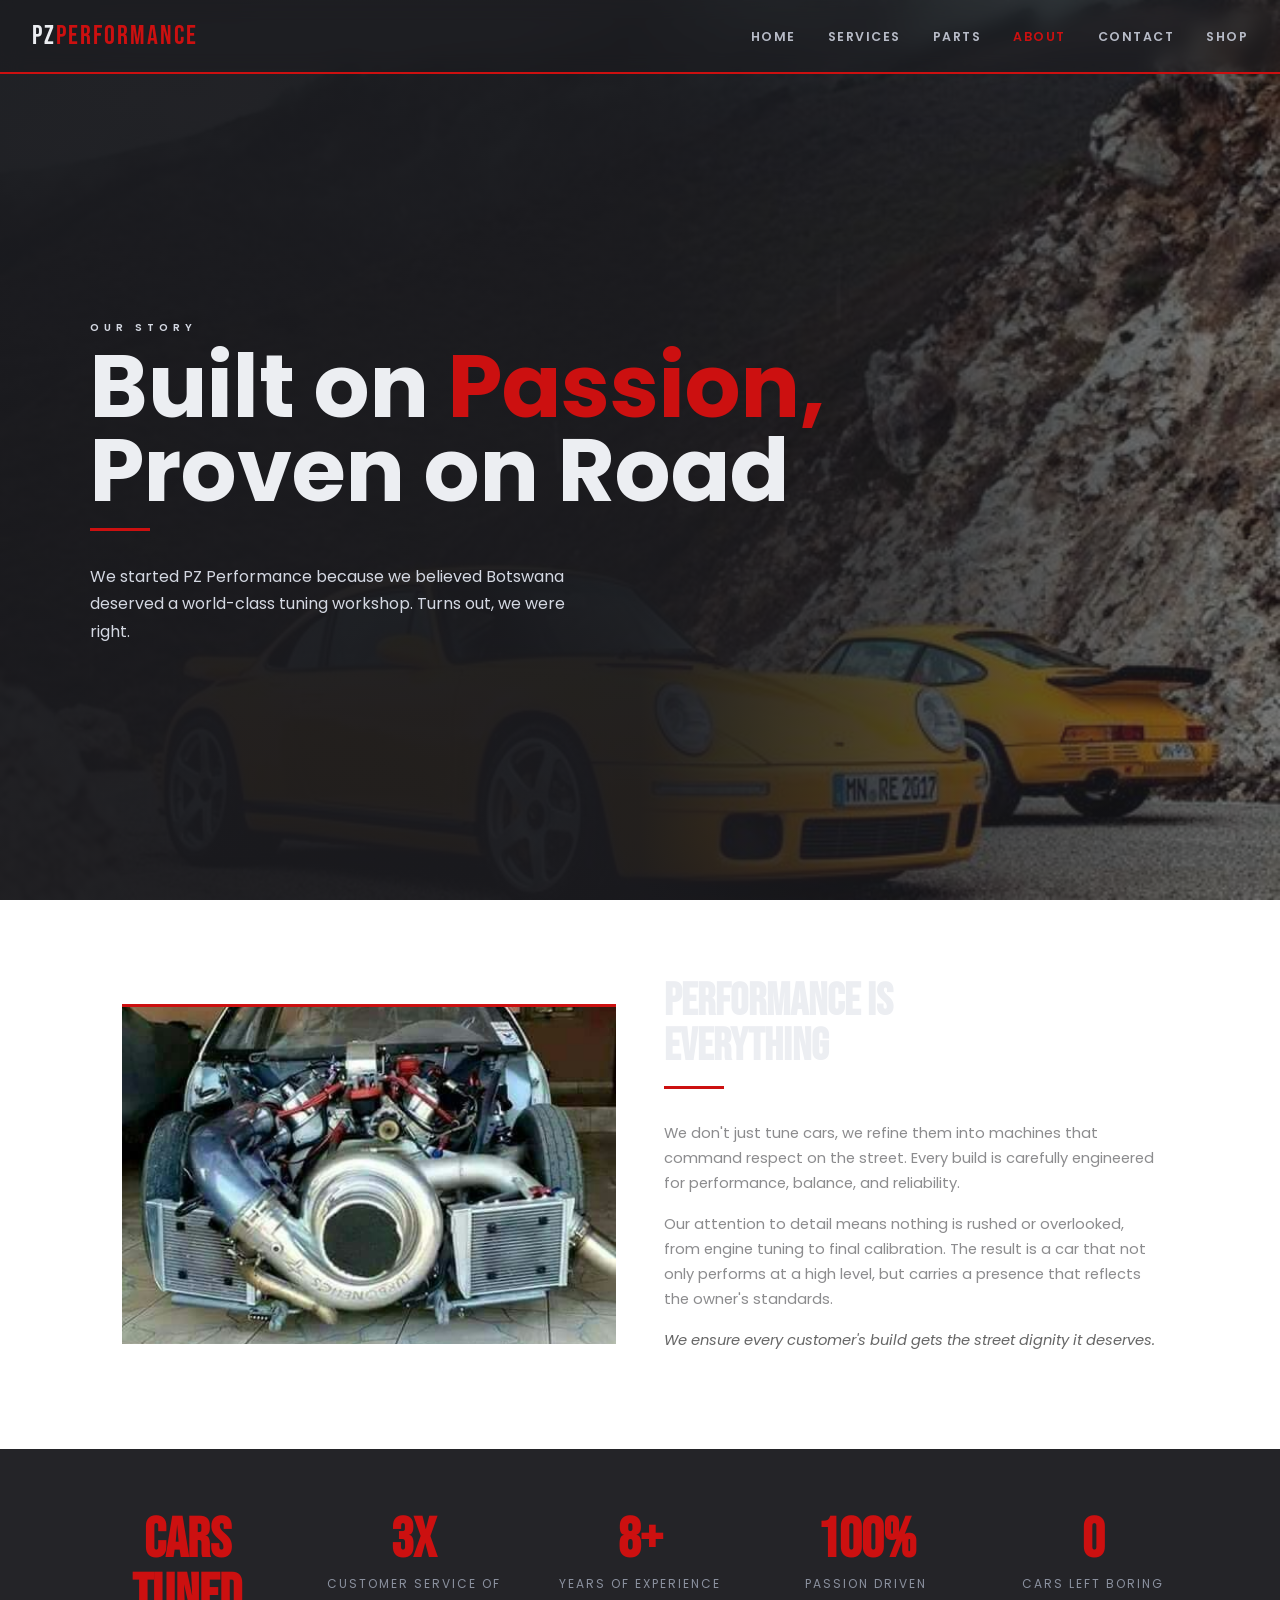
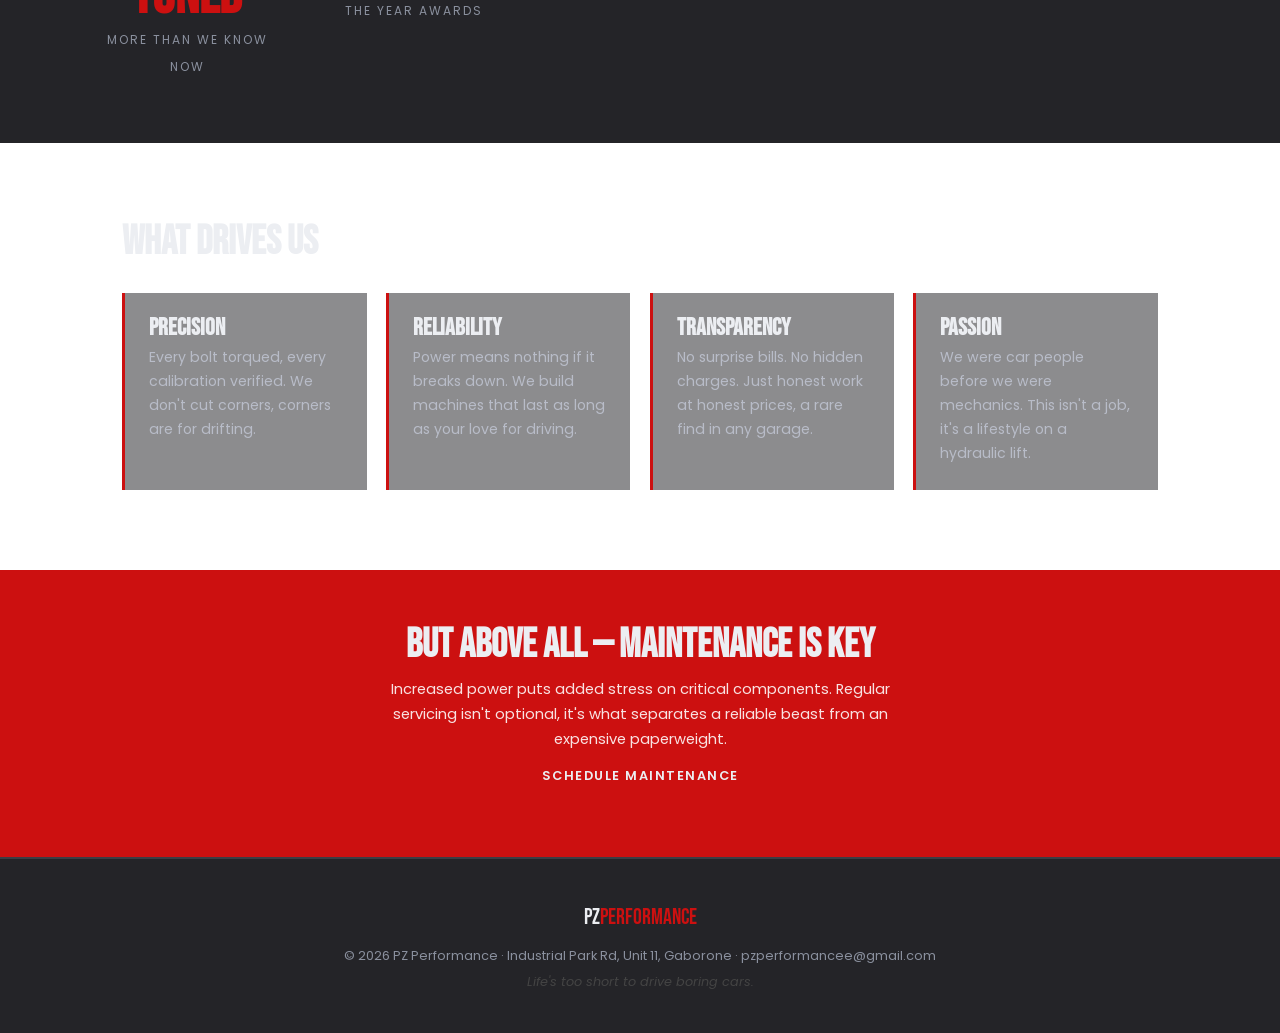
==== commit fcfaa363: "Add Shop link to navigation in about.html" ====
--- a/about.html
+++ b/about.html
@@ -17,6 +17,7 @@
     <li><a href="parts catalogue.html">Parts</a></li>
     <li><a href="about.html" class="active">About</a></li>
     <li><a href="contact.html">Contact</a></li>
+    <li><a href="shop.html">Shop</a></li>
   </ul>
 </nav>
 
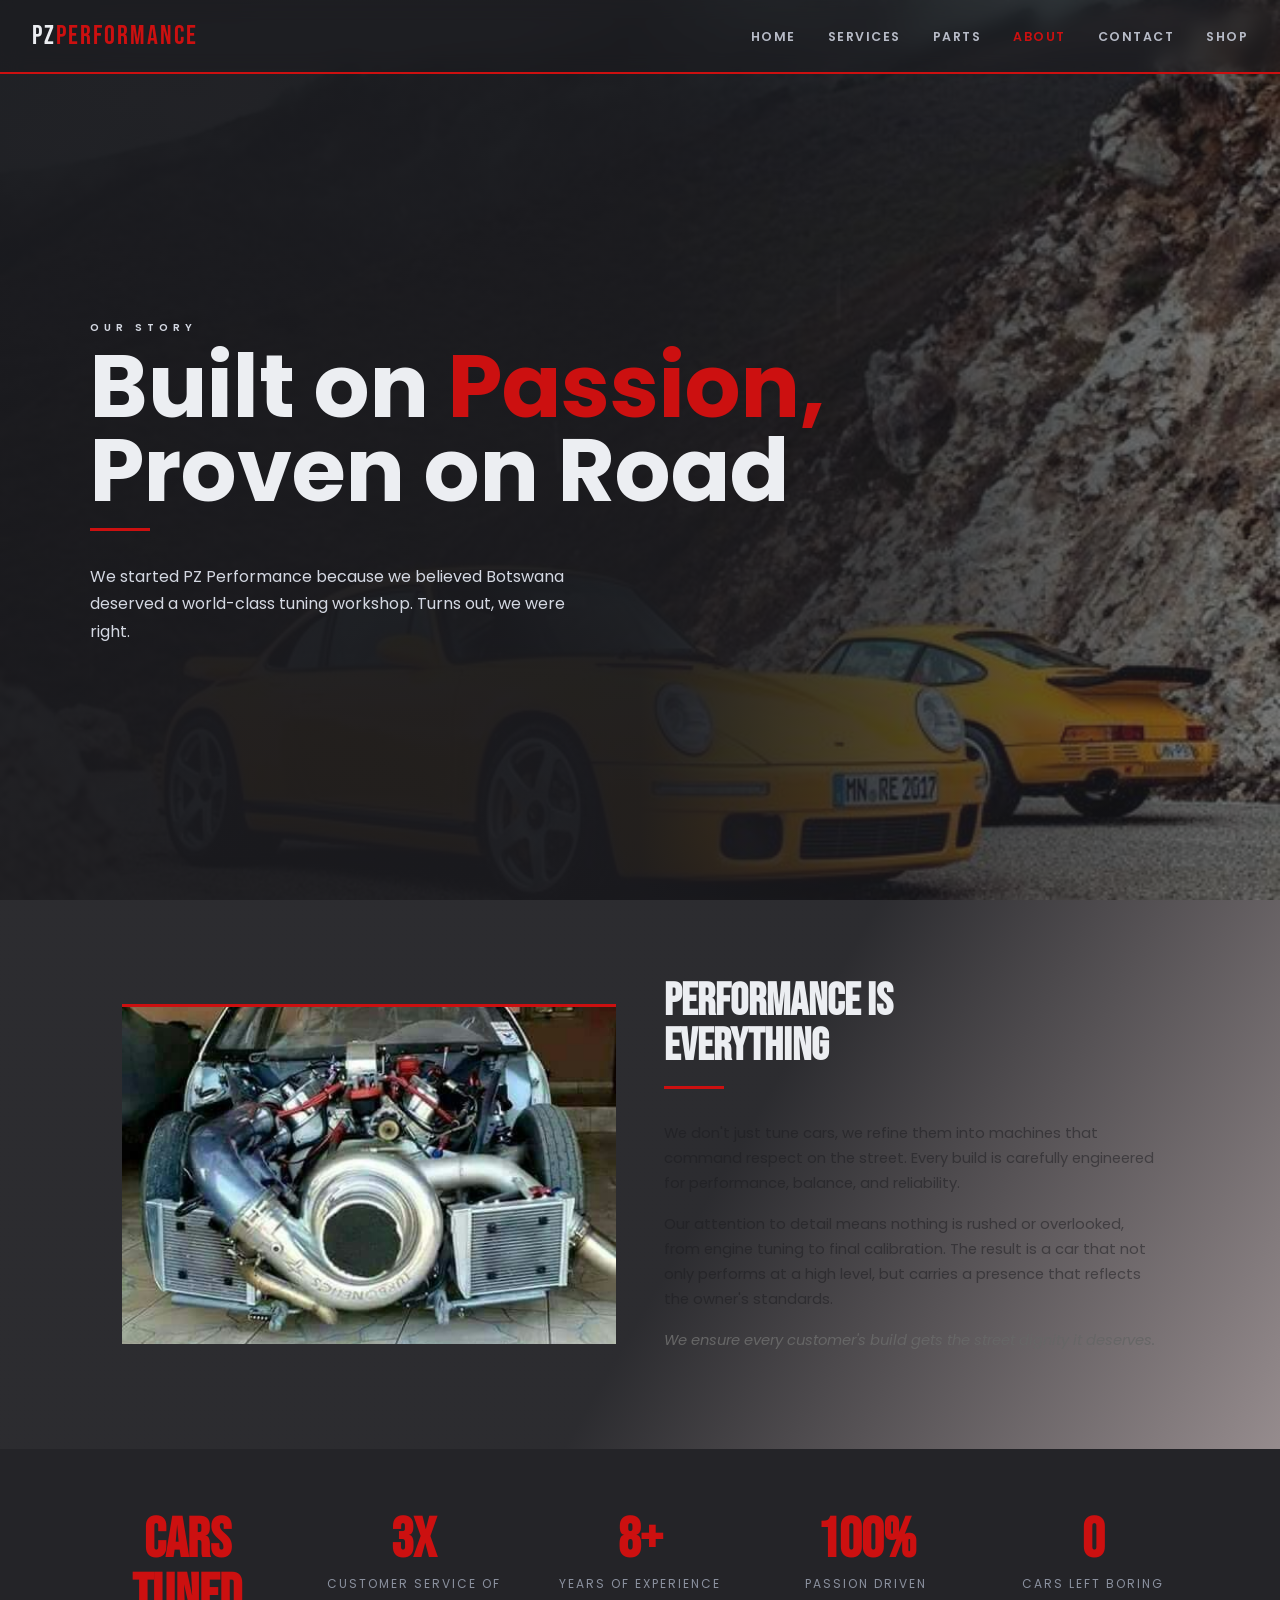
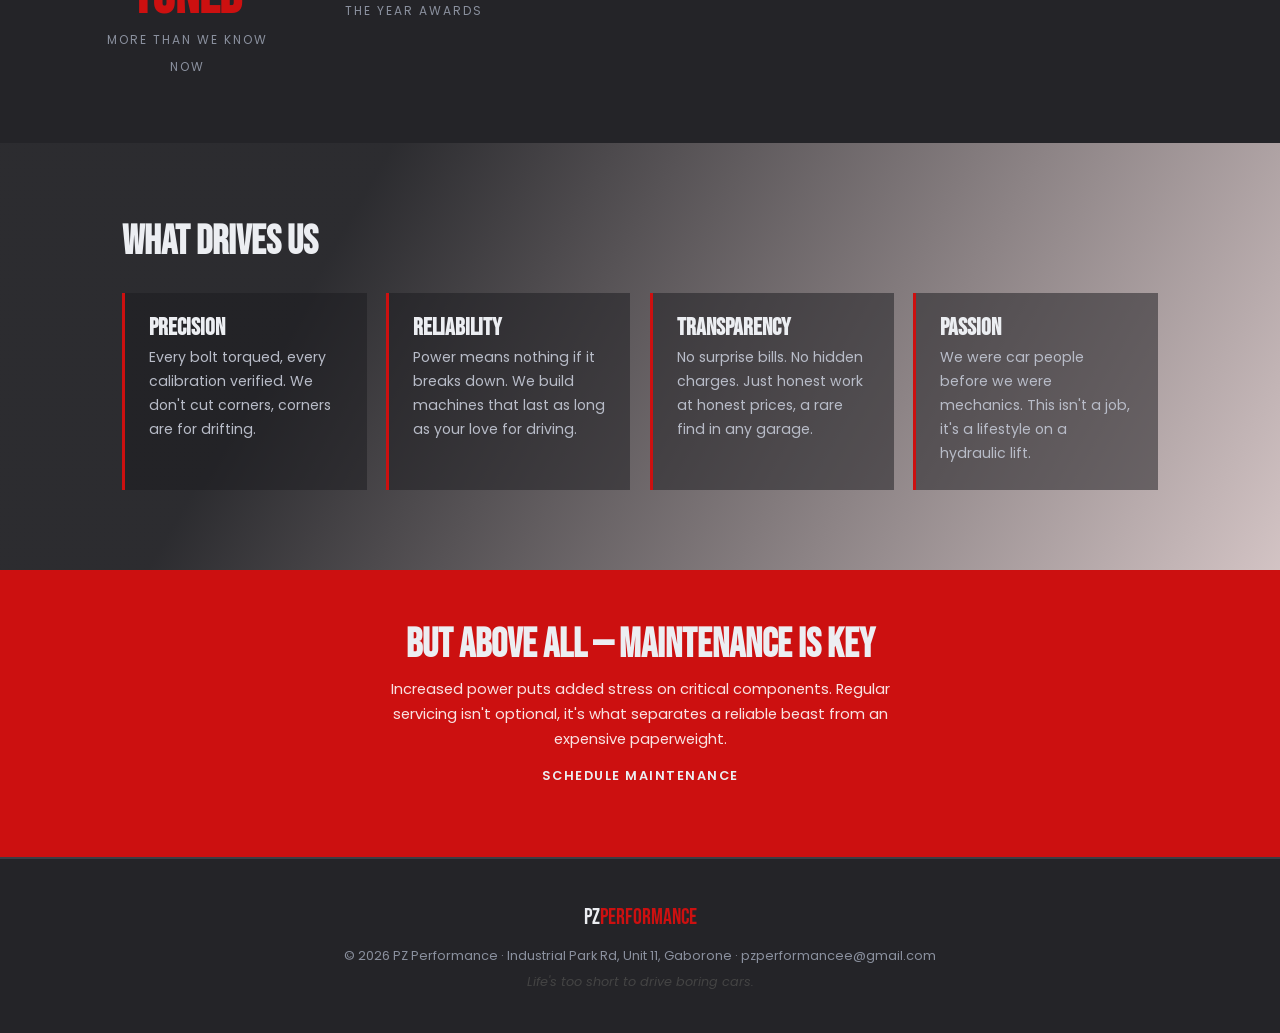
==== commit efdb2021: "Add background styles to about.html Added CSS styles for background gradient and image." ====
--- a/about.html
+++ b/about.html
@@ -20,6 +20,14 @@
     <li><a href="shop.html">Shop</a></li>
   </ul>
 </nav>
+   
+  <style>
+    body {
+      background:
+        linear-gradient(120deg, rgba(26,26,30,0.92) 50%, rgba(204,16,16,0.10)),
+        url('images/M3.jpg') center / cover no-repeat fixed;
+    }
+  </style>
 
 <header class="about-hero">
   <article class="inner">
--- a/style.css
+++ b/style.css
@@ -22,7 +22,7 @@
 html { scroll-behavior: smooth; }
 
 body {
-    background:      linear-gradient(120deg, rgba(26,26,30,0.92) 50%, rgba(204,16,16,0.12)),
+    background:      linear-gradient(120deg, rgba(26,26,30,0.50) 30%, rgba(204,16,16,0.50)),
                    url('images/contact us index.jpg') center / cover no-repeat;
   background-attachment: fixed;
   
@@ -963,3 +963,365 @@
   .hours-grid           { gap: 1.5rem; }
   .service-row          { grid-template-columns: 1fr; }
 }
+
+/* ============================================================
+   SHOP PAGE
+   ============================================================ */
+ 
+/* Two-column layout: product grid left, sticky checkout right */
+.shop-wrap {
+  max-width:             1200px;
+  margin:                0 auto;
+  padding:               0 2rem 5rem;
+  display:               grid;
+  grid-template-columns: 1fr 360px;
+  gap:                   2.5rem;
+  align-items:           start;
+}
+ 
+/* ── Product listing column ── */
+.shop-products h2 {
+  font-family:   var(--font-display);
+  font-size:     2rem;
+  color:         var(--white);
+  margin-bottom: 1.5rem;
+}
+ 
+.shop-grid {
+  display:               grid;
+  grid-template-columns: repeat(auto-fill, minmax(190px, 1fr));
+  gap:                   1.2rem;
+}
+ 
+.shop-card {
+  background:  rgba(26, 26, 30, 0.50);
+  border-top:  3px solid transparent;
+  transition:  border-color 0.2s, transform 0.2s;
+}
+ 
+.shop-card:hover {
+  border-color: var(--red);
+  transform:    translateY(-4px);
+}
+ 
+.shop-card img {
+  width:      100%;
+  height:     155px;
+  object-fit: cover;
+  display:    block;
+}
+ 
+.shop-card-info { padding: 0.9rem; }
+ 
+.shop-card-info small {
+  font-family:    var(--font-body);
+  font-size:      0.62rem;
+  font-weight:    600;
+  letter-spacing: 2px;
+  text-transform: uppercase;
+  color:          var(--red);
+}
+ 
+.shop-card-info h3 {
+  font-family:   var(--font-display);
+  font-size:     1.1rem;
+  color:         var(--white);
+  margin:        0.2rem 0 0.3rem;
+  line-height:   1.2;
+}
+ 
+.shop-card-info p {
+  font-family:   var(--font-body);
+  font-size:     0.75rem;
+  color:         var(--silver);
+  margin-bottom: 0.7rem;
+  line-height:   1.5;
+}
+ 
+.shop-price-row {
+  display:         flex;
+  justify-content: space-between;
+  align-items:     center;
+}
+ 
+.shop-price-old {
+  font-family:     var(--font-body);
+  text-decoration: line-through;
+  color:           var(--silver);
+  font-size:       0.75rem;
+}
+ 
+.shop-price-new {
+  font-family:  var(--font-body);
+  color:        var(--red);
+  font-weight:  700;
+  font-size:    0.95rem;
+}
+ 
+/* Add to cart button on each product card */
+.add-to-cart {
+  display:        block;
+  width:          100%;
+  margin-top:     0.7rem;
+  background:     rgba(26, 26, 30, 0.50);
+  color:          var(--text-light);
+  border:         1px solid var(--silver);
+  padding:        0.45rem;
+  font-family:    var(--font-body);
+  font-size:      0.7rem;
+  font-weight:    600;
+  letter-spacing: 1.5px;
+  text-transform: uppercase;
+  cursor:         pointer;
+  transition:     background 0.2s, color 0.2s, border-color 0.2s;
+}
+ 
+.add-to-cart:hover {
+  background:   var(--red);
+  color:        var(--white);
+  border-color: var(--red);
+}
+ 
+/* ── Checkout / cart column ── */
+.checkout-col {
+  position:   sticky;
+  top:        90px;
+  background: rgba(26, 26, 30, 0.50);
+  border-top: 3px solid var(--red);
+  padding:    2rem;
+}
+ 
+.checkout-col h2 {
+  font-family:   var(--font-display);
+  font-size:     2rem;
+  color:         var(--white);
+  margin-bottom: 1.2rem;
+}
+ 
+/* Individual cart item row */
+.cart-item {
+  display:         flex;
+  justify-content: space-between;
+  align-items:     center;
+  padding:         0.6rem 0;
+  border-bottom:   1px solid var(--border);
+  font-family:     var(--font-body);
+  font-size:       0.82rem;
+  gap:             0.5rem;
+}
+ 
+.cart-item-name {
+  font-family: var(--font-body);
+  color:       var(--text-light);
+  flex:        1;
+}
+ 
+.cart-item-qty {
+  font-family: var(--font-body);
+  color:       var(--silver);
+  font-size:   0.75rem;
+  white-space: nowrap;
+}
+ 
+.cart-item-price {
+  font-family: var(--font-body);
+  color:       var(--white);
+  font-weight: 600;
+  white-space: nowrap;
+}
+ 
+.cart-item-remove {
+  background:  none;
+  border:      none;
+  color:       var(--silver);
+  cursor:      pointer;
+  font-family: var(--font-body);
+  font-size:   0.8rem;
+  padding:     0 0.3rem;
+  transition:  color 0.2s;
+}
+ 
+.cart-item-remove:hover { color: var(--red); }
+ 
+/* Empty state shown when cart has no items */
+.cart-empty {
+  font-family:   var(--font-body);
+  font-size:     0.85rem;
+  color:         var(--silver);
+  font-style:    italic;
+  text-align:    center;
+  padding:       1.5rem 0;
+  border-bottom: 1px solid var(--border);
+  margin-bottom: 1rem;
+}
+ 
+/* Totals rows */
+.cart-subtotal,
+.cart-vat {
+  display:         flex;
+  justify-content: space-between;
+  font-family:     var(--font-body);
+  font-size:       0.82rem;
+  color:           var(--silver);
+  padding:         0.3rem 0;
+}
+ 
+.cart-total-row {
+  display:         flex;
+  justify-content: space-between;
+  align-items:     center;
+  padding:         0.8rem 0 1.2rem;
+  border-top:      2px solid var(--border);
+  margin-top:      0.4rem;
+}
+ 
+.cart-total-label {
+  font-family:    var(--font-display);
+  font-size:      1.4rem;
+  color:          var(--white);
+  letter-spacing: 1px;
+}
+ 
+.cart-total-amount {
+  font-family: var(--font-display);
+  font-size:   1.8rem;
+  color:       var(--red);
+}
+ 
+/* ── Payment method selector ── */
+.payment-section  { margin-bottom: 1.5rem; }
+ 
+.payment-label {
+  display:        block;
+  font-family:    var(--font-body);
+  font-size:      0.7rem;
+  font-weight:    700;
+  letter-spacing: 2px;
+  text-transform: uppercase;
+  color:          var(--silver);
+  margin-bottom:  0.8rem;
+}
+ 
+.payment-options {
+  display:               grid;
+  grid-template-columns: 1fr 1fr;
+  gap:                   0.6rem;
+}
+ 
+/* Each selectable payment tile */
+.pay-option {
+  background:     var(--mid);
+  border:         2px solid var(--border);
+  color:          var(--text);
+  padding:        0.8rem 0.5rem;
+  text-align:     center;
+  cursor:         pointer;
+  font-family:    var(--font-body);
+  font-size:      0.7rem;
+  font-weight:    600;
+  letter-spacing: 1px;
+  text-transform: uppercase;
+  transition:     border-color 0.2s, color 0.2s, background 0.2s;
+  line-height:    1.4;
+}
+ 
+.pay-option:hover {
+  border-color: var(--silver);
+  color:        var(--white);
+}
+ 
+.pay-option.selected {
+  border-color: var(--red);
+  color:        var(--white);
+  background:   rgba(204, 16, 16, 0.12);
+}
+ 
+/* Icon / label above payment option name */
+.pay-icon {
+  display:       block;
+  font-family:   var(--font-display);
+  font-size:     1.1rem;
+  color:         var(--red);
+  margin-bottom: 0.2rem;
+  letter-spacing: 1px;
+}
+ 
+/* Extra fields revealed when card payment is selected */
+.card-fields {
+  margin-top: 1rem;
+  display:    none;
+}
+ 
+.card-fields.visible { display: block; }
+ 
+/* Extra field revealed when pay on delivery is selected */
+.delivery-fields {
+  margin-top: 1rem;
+  display:    none;
+}
+ 
+.delivery-fields.visible { display: block; }
+ 
+/* Main checkout button */
+.btn-checkout {
+  display:        block;
+  width:          100%;
+  background:     var(--red);
+  color:          var(--white);
+  border:         none;
+  padding:        1rem;
+  font-family:    var(--font-body);
+  font-weight:    700;
+  font-size:      0.85rem;
+  letter-spacing: 2px;
+  text-transform: uppercase;
+  cursor:         pointer;
+  transition:     background 0.2s, transform 0.15s;
+  margin-top:     0.5rem;
+}
+ 
+.btn-checkout:hover {
+  background: #e01515;
+  transform:  translateY(-2px);
+}
+ 
+.btn-checkout:disabled {
+  background: var(--border);
+  color:      var(--silver);
+  cursor:     not-allowed;
+  transform:  none;
+}
+ 
+/* Order confirmed message shown after successful checkout */
+.order-confirmed {
+  display:    none;
+  text-align: center;
+  padding:    2rem 1rem;
+  border-top: 2px solid var(--border);
+  margin-top: 1rem;
+}
+ 
+.order-confirmed h3 {
+  font-family:   var(--font-display);
+  font-size:     1.8rem;
+  color:         var(--white);
+  margin-bottom: 0.5rem;
+}
+ 
+.order-confirmed p {
+  font-family: var(--font-body);
+  font-size:   0.82rem;
+  color:       var(--silver);
+}
+ 
+.order-confirmed.visible { display: block; }
+ 
+/* ── Responsive shop ── */
+@media (max-width: 900px) {
+  .shop-wrap    { grid-template-columns: 1fr; }
+  .checkout-col { position: static; }
+}
+ 
+@media (max-width: 640px) {
+  .payment-options { grid-template-columns: 1fr 1fr; }
+}
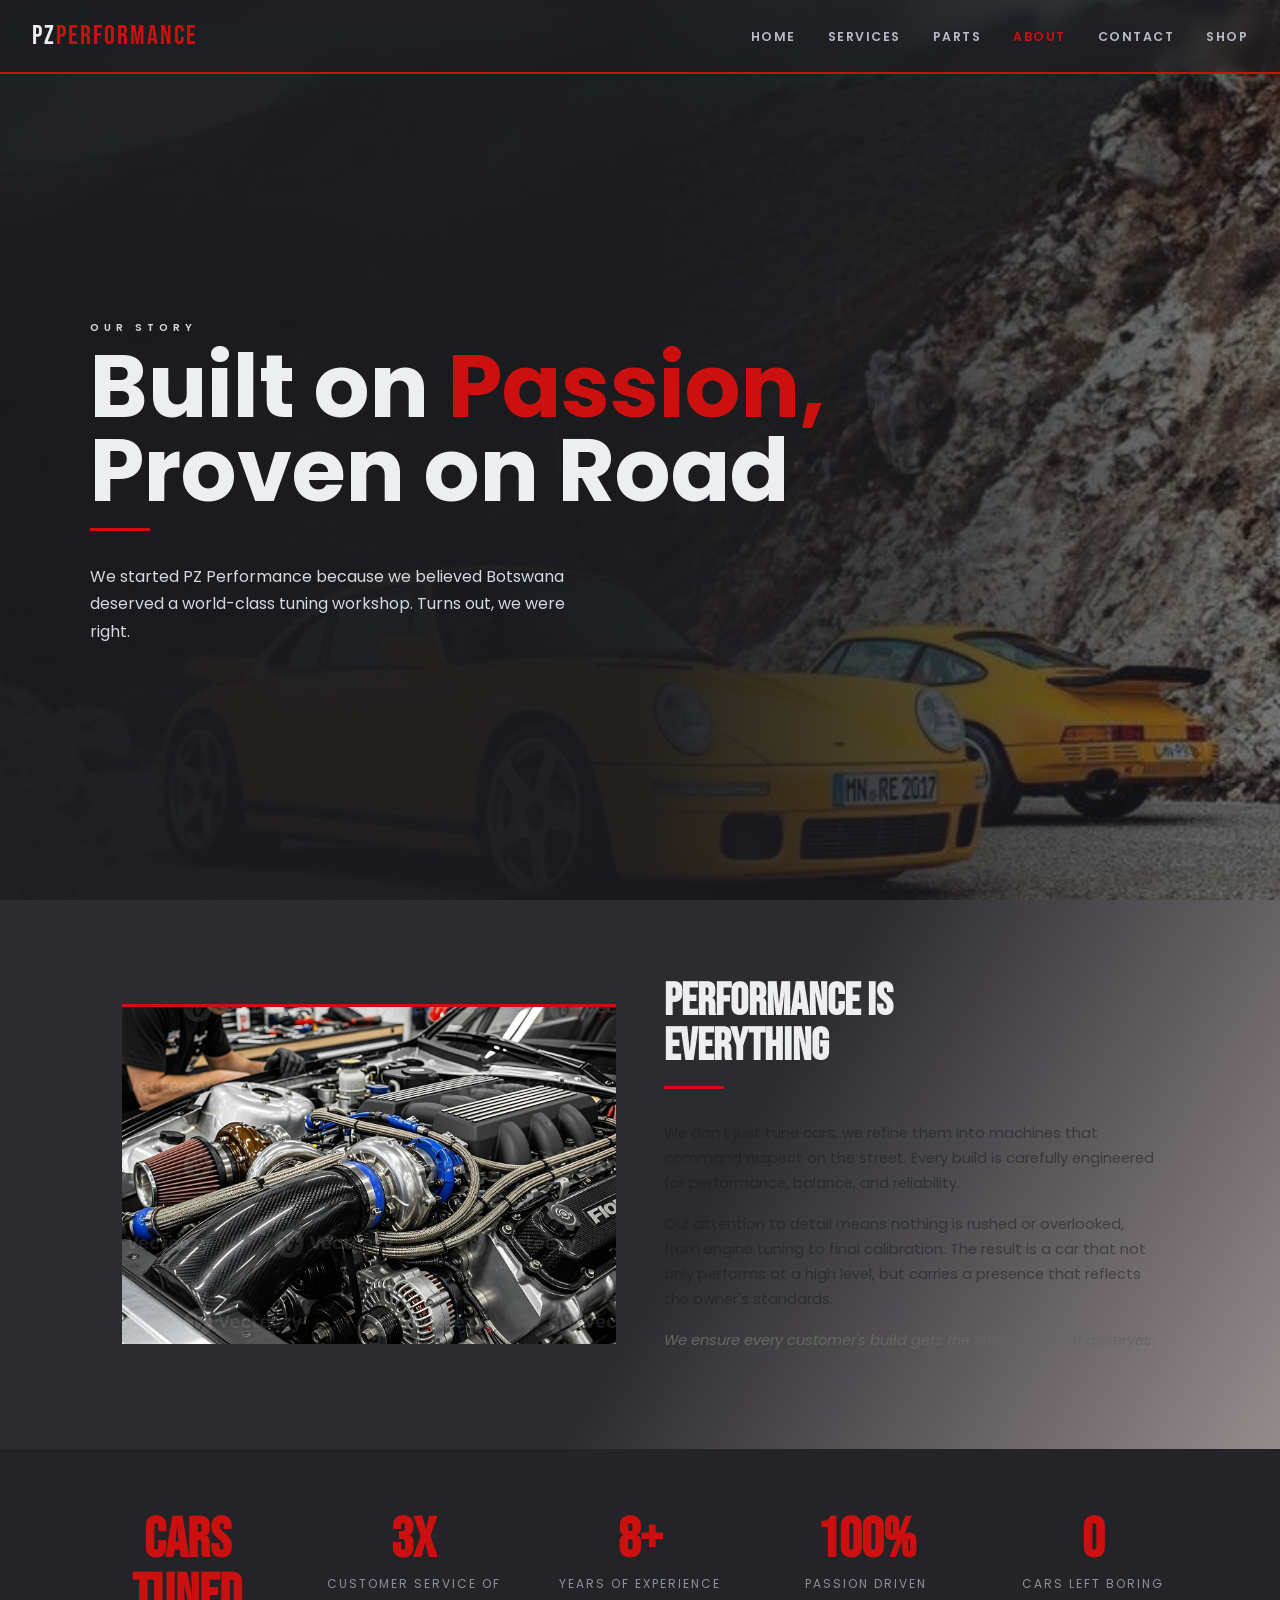
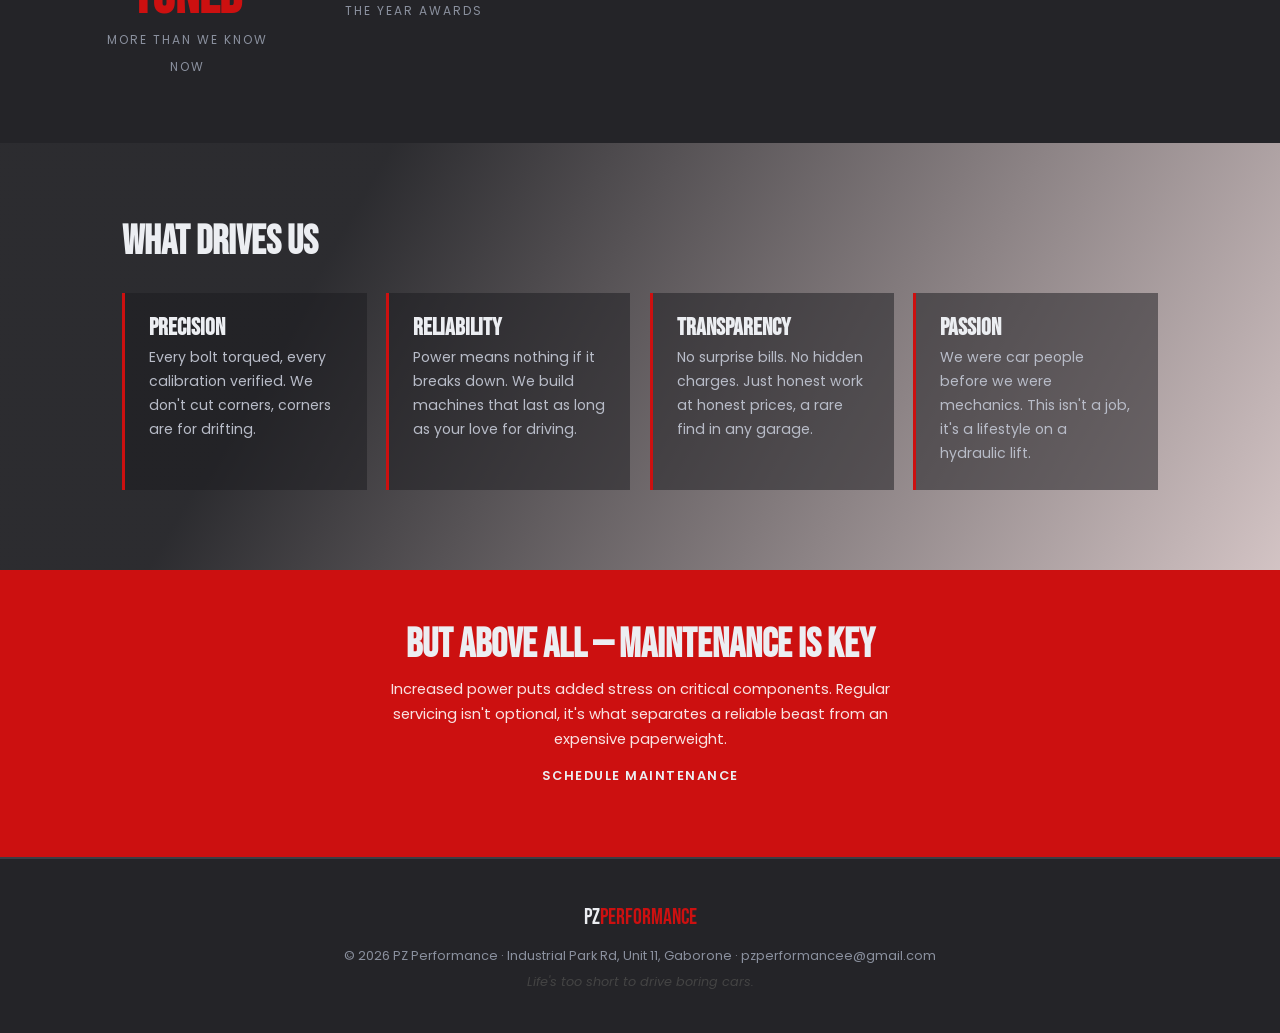
==== commit a6592b83: "Update image source in about.html" ====
--- a/about.html
+++ b/about.html
@@ -41,7 +41,7 @@
 
 <section class="story">
 
-  <img src="images/k.jpg" alt="Workshop">
+  <img src="images/performance.jpg" alt="Workshop">
   <article>
     <h2>Performance is<br>Everything</h2>
     <hr class="divider">
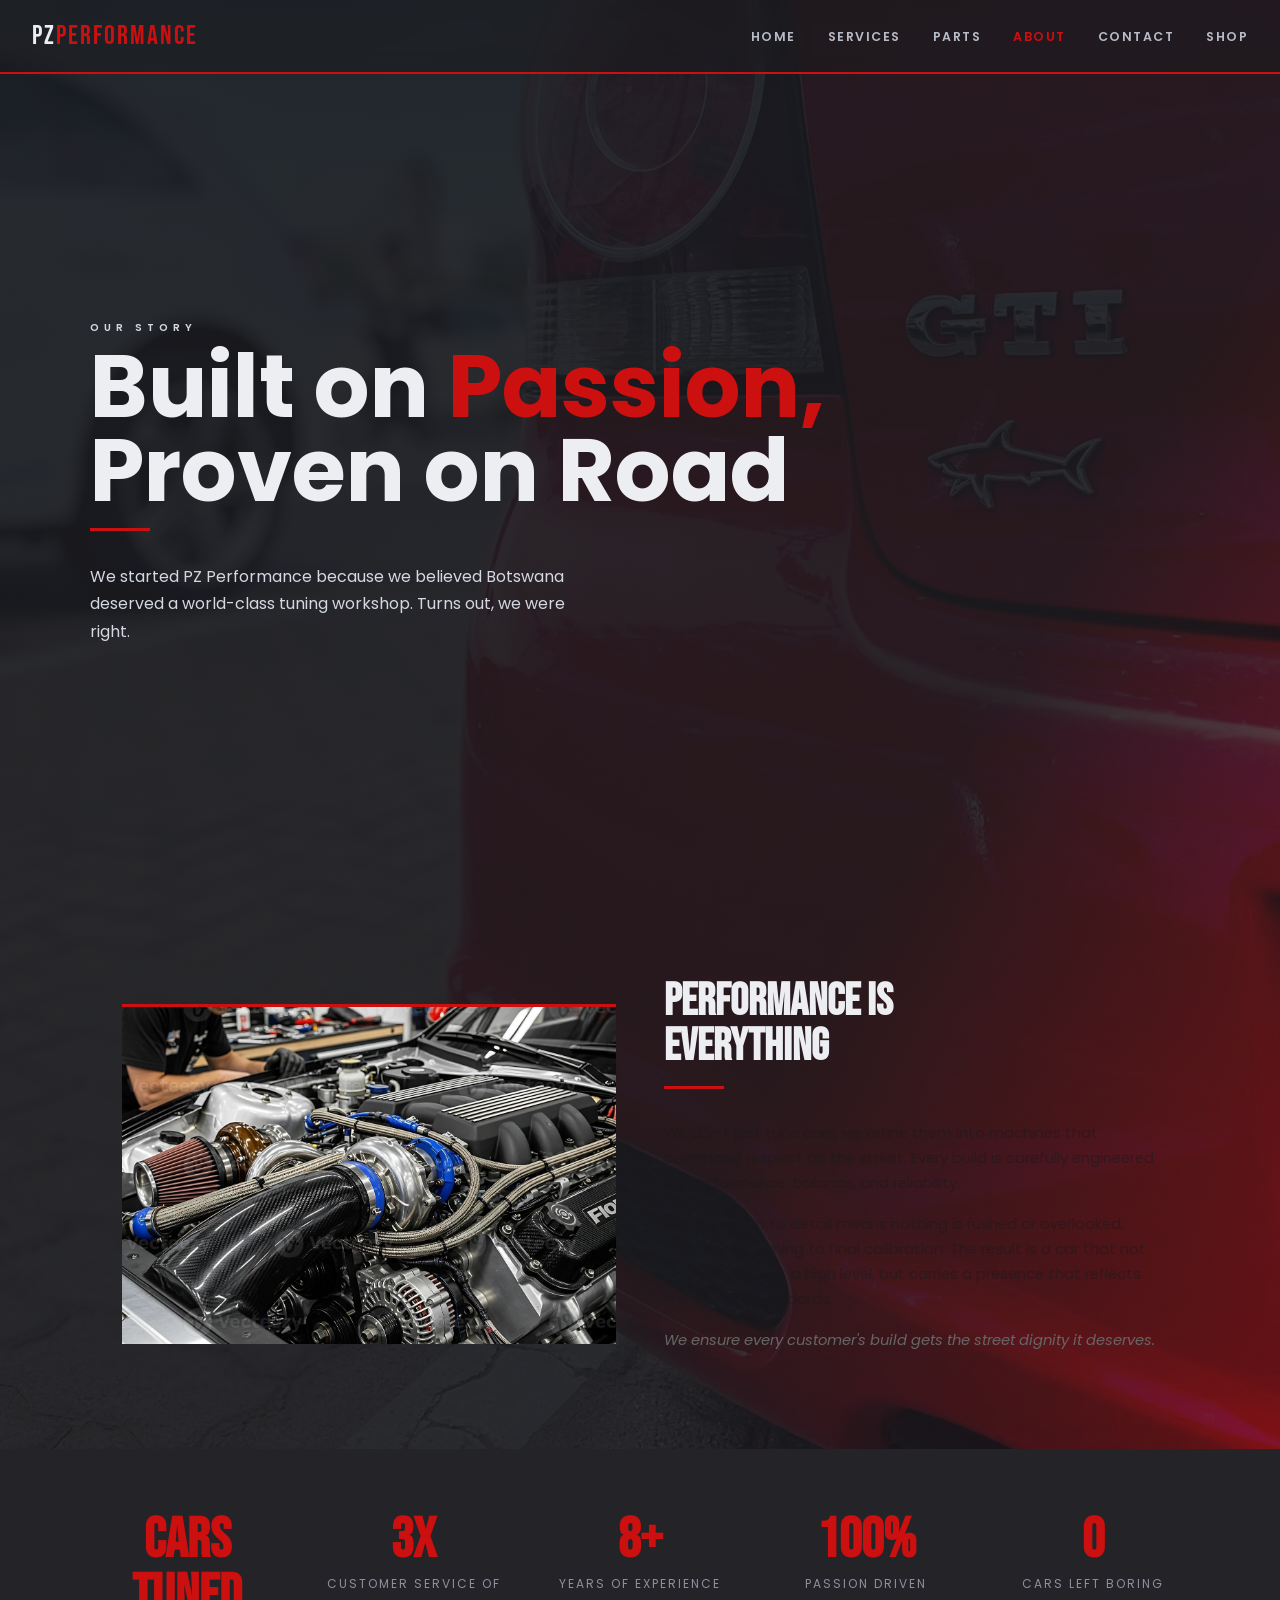
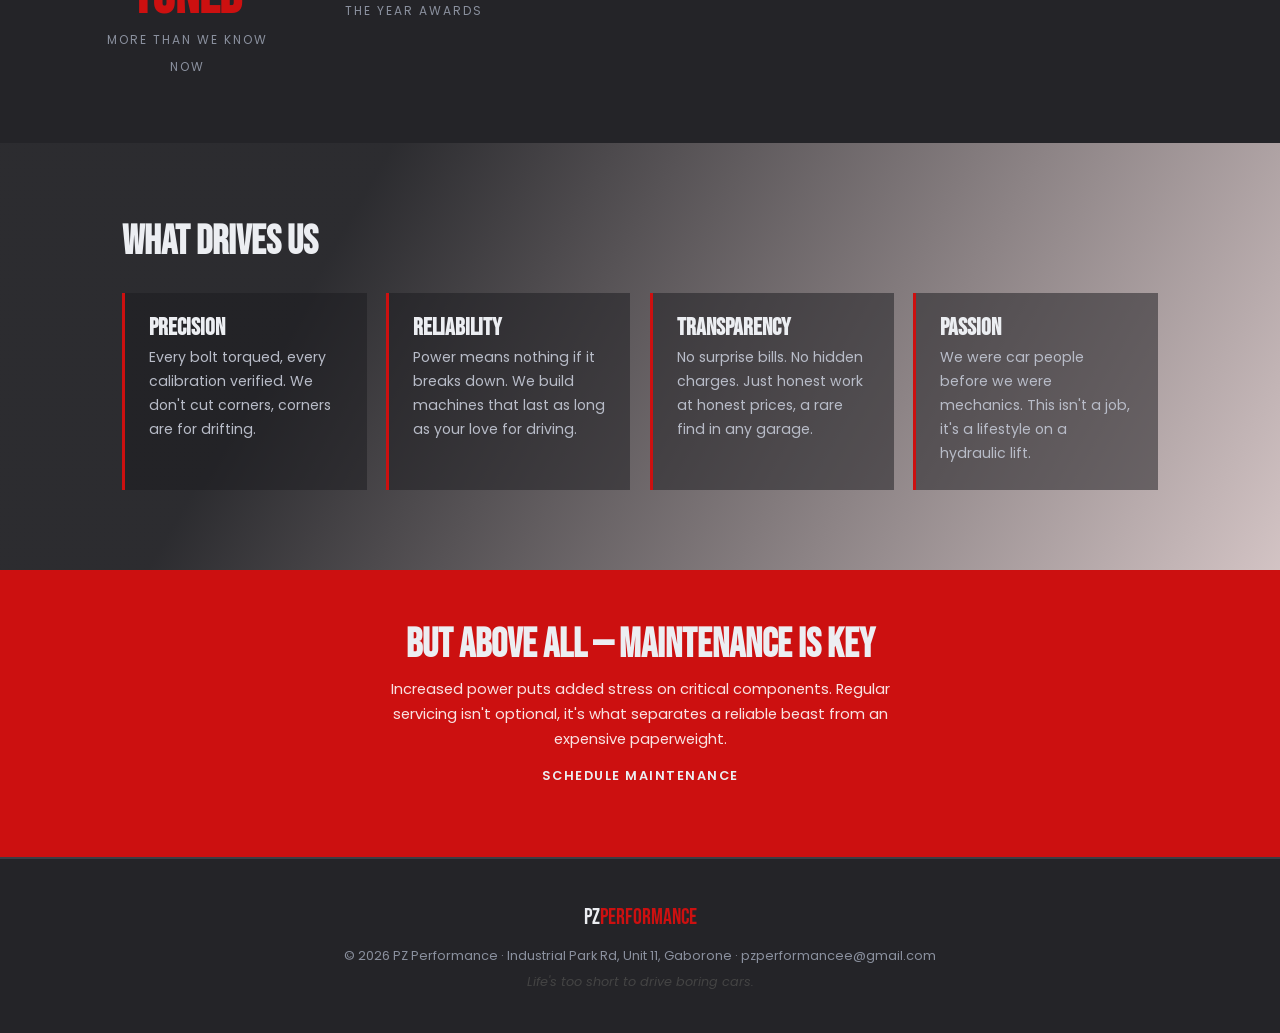
==== commit 52ffcd82: "Update about.html" ====
--- a/about.html
+++ b/about.html
@@ -25,7 +25,7 @@
     body {
       background:
         linear-gradient(120deg, rgba(26,26,30,0.92) 50%, rgba(204,16,16,0.10)),
-        url('images/M3.jpg') center / cover no-repeat fixed;
+        url('images/IMG-20251201-WA0100~2.jpg') center / cover no-repeat fixed;
     }
   </style>
 
--- a/style.css
+++ b/style.css
@@ -575,12 +575,6 @@
   justify-content: center;
   align-items: flex-start;
   padding: 8rem 2rem 4rem;
-
-  background:
-    linear-gradient(to right, rgba(26,26,30,0.96) 50%, rgba(26,26,30,0.5)),
-    url('images/Media.jpg') center / cover no-repeat;
-
-  background-attachment: fixed;
 }
 .about-hero .inner {
   max-width: 1100px;
